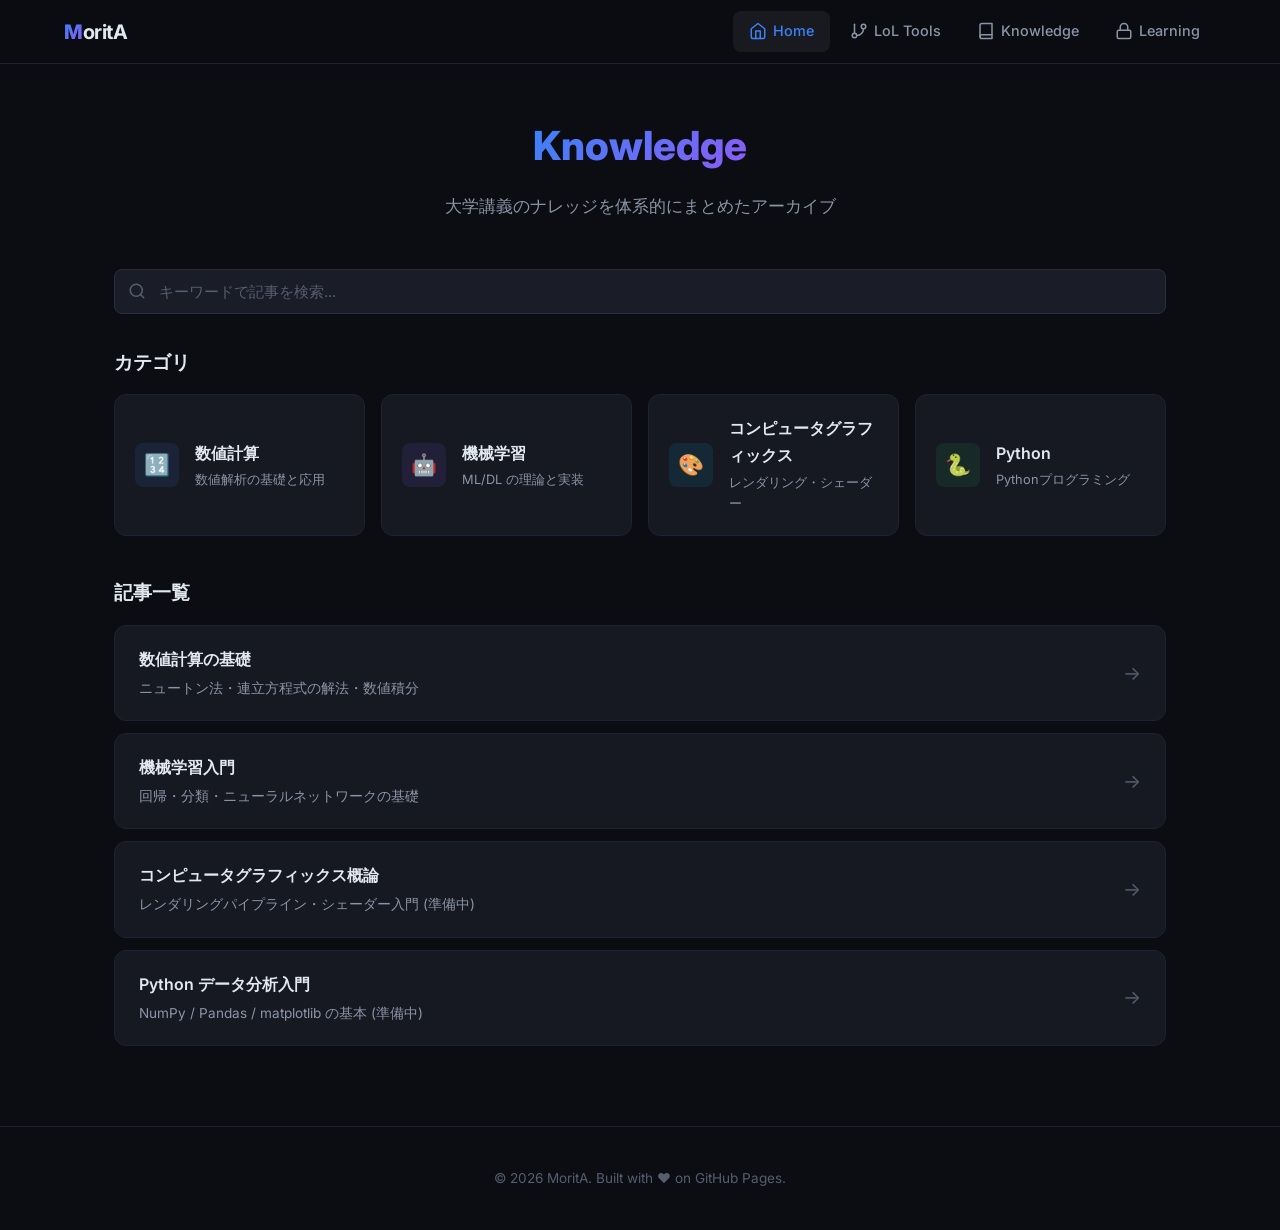
==== knowledge/index.html @ 7a671c01 "feat: モダンな個人サイトをリニューアル - LoL Tools / Knowledge / Learning の3セクション構成、ダークモードUI、レスポンシブ対応" ====
<!DOCTYPE html>
<html lang="ja">
<head>
  <meta charset="UTF-8">
  <meta name="viewport" content="width=device-width, initial-scale=1.0">
  <title>Knowledge - MoritA</title>
  <link rel="stylesheet" href="../style.css">
  <link rel="preconnect" href="https://fonts.googleapis.com">
  <link rel="preconnect" href="https://fonts.gstatic.com" crossorigin>
  <link href="https://fonts.googleapis.com/css2?family=Inter:wght@400;500;600;700;800&display=swap" rel="stylesheet">
</head>
<body>

  <!-- ========== ナビゲーション ========== -->
  <nav class="navbar" id="navbar">
    <div class="nav-container">
      <a href="../" class="nav-logo"><span class="logo-accent">M</span>oritA</a>
      <ul class="nav-links" id="navLinks">
        <li><a href="../" class="nav-link">
          <svg width="18" height="18" viewBox="0 0 24 24" fill="none" stroke="currentColor" stroke-width="2" stroke-linecap="round" stroke-linejoin="round"><path d="M3 9l9-7 9 7v11a2 2 0 0 1-2 2H5a2 2 0 0 1-2-2z"/><polyline points="9 22 9 12 15 12 15 22"/></svg>
          Home
        </a></li>
        <li><a href="../lol-tools/" class="nav-link">
          <svg width="18" height="18" viewBox="0 0 24 24" fill="none" stroke="currentColor" stroke-width="2" stroke-linecap="round" stroke-linejoin="round"><line x1="6" y1="3" x2="6" y2="15"/><circle cx="18" cy="6" r="3"/><circle cx="6" cy="18" r="3"/><path d="M18 9a9 9 0 0 1-9 9"/></svg>
          LoL Tools
        </a></li>
        <li><a href="../knowledge/" class="nav-link active">
          <svg width="18" height="18" viewBox="0 0 24 24" fill="none" stroke="currentColor" stroke-width="2" stroke-linecap="round" stroke-linejoin="round"><path d="M4 19.5A2.5 2.5 0 0 1 6.5 17H20"/><path d="M6.5 2H20v20H6.5A2.5 2.5 0 0 1 4 19.5v-15A2.5 2.5 0 0 1 6.5 2z"/></svg>
          Knowledge
        </a></li>
        <li><a href="../learning/" class="nav-link">
          <svg width="18" height="18" viewBox="0 0 24 24" fill="none" stroke="currentColor" stroke-width="2" stroke-linecap="round" stroke-linejoin="round"><rect x="3" y="11" width="18" height="11" rx="2" ry="2"/><path d="M7 11V7a5 5 0 0 1 10 0v4"/></svg>
          Learning
        </a></li>
      </ul>
      <button class="nav-toggle" id="navToggle" aria-label="メニュー">
        <span></span><span></span><span></span>
      </button>
    </div>
  </nav>

  <!-- ========== ページヘッダー ========== -->
  <section class="page-header">
    <div class="container">
      <h1><span class="gradient-text">Knowledge</span></h1>
      <p>大学講義のナレッジを体系的にまとめたアーカイブ</p>
    </div>
  </section>

  <!-- ========== コンテンツ ========== -->
  <section class="container" style="padding-bottom:80px;">

    <!-- 検索ボックス -->
    <div class="search-box">
      <svg width="18" height="18" viewBox="0 0 24 24" fill="none" stroke="currentColor" stroke-width="2" stroke-linecap="round" stroke-linejoin="round">
        <circle cx="11" cy="11" r="8"/>
        <line x1="21" y1="21" x2="16.65" y2="16.65"/>
      </svg>
      <input type="search" id="knowledgeSearch" placeholder="キーワードで記事を検索..." oninput="filterArticles()">
    </div>

    <!-- カテゴリ一覧 -->
    <h2 style="font-size:1.2rem;font-weight:700;margin-bottom:16px;">カテゴリ</h2>
    <div class="category-grid">
      <a href="#cat-numerical" class="category-card" onclick="filterByCategory('数値計算')">
        <div class="category-icon" style="background:rgba(59,130,246,0.1);color:var(--accent-blue);">🔢</div>
        <div>
          <h3>数値計算</h3>
          <p>数値解析の基礎と応用</p>
        </div>
      </a>
      <a href="#cat-ml" class="category-card" onclick="filterByCategory('機械学習')">
        <div class="category-icon" style="background:rgba(139,92,246,0.1);color:var(--accent-purple);">🤖</div>
        <div>
          <h3>機械学習</h3>
          <p>ML/DL の理論と実装</p>
        </div>
      </a>
      <a href="#cat-cg" class="category-card" onclick="filterByCategory('CG')">
        <div class="category-icon" style="background:rgba(6,182,212,0.1);color:var(--accent-cyan);">🎨</div>
        <div>
          <h3>コンピュータグラフィックス</h3>
          <p>レンダリング・シェーダー</p>
        </div>
      </a>
      <a href="#cat-python" class="category-card" onclick="filterByCategory('Python')">
        <div class="category-icon" style="background:rgba(34,197,94,0.1);color:var(--accent-green);">🐍</div>
        <div>
          <h3>Python</h3>
          <p>Pythonプログラミング</p>
        </div>
      </a>
    </div>

    <!-- 記事一覧 -->
    <h2 style="font-size:1.2rem;font-weight:700;margin-bottom:16px;">記事一覧</h2>
    <div class="article-list" id="articleList">

      <a href="numerical_methods.html" class="article-item" data-category="数値計算" data-keywords="数値計算 ニュートン法 連立方程式 補間 数値積分">
        <div>
          <h3>数値計算の基礎</h3>
          <p>ニュートン法・連立方程式の解法・数値積分</p>
        </div>
        <span class="arrow">→</span>
      </a>

      <a href="machine_learning.html" class="article-item" data-category="機械学習" data-keywords="機械学習 回帰 分類 ニューラルネットワーク 決定木 SVM">
        <div>
          <h3>機械学習入門</h3>
          <p>回帰・分類・ニューラルネットワークの基礎</p>
        </div>
        <span class="arrow">→</span>
      </a>

      <a href="#" class="article-item" data-category="CG" data-keywords="コンピュータグラフィックス レンダリング シェーダー ラスタライズ レイトレーシング">
        <div>
          <h3>コンピュータグラフィックス概論</h3>
          <p>レンダリングパイプライン・シェーダー入門 (準備中)</p>
        </div>
        <span class="arrow">→</span>
      </a>

      <a href="#" class="article-item" data-category="Python" data-keywords="Python NumPy Pandas matplotlib データ分析">
        <div>
          <h3>Python データ分析入門</h3>
          <p>NumPy / Pandas / matplotlib の基本 (準備中)</p>
        </div>
        <span class="arrow">→</span>
      </a>

    </div>

    <!-- 検索結果なし -->
    <div id="noResults" class="alert alert-info" style="display:none;">
      検索条件に一致する記事が見つかりませんでした。
    </div>

  </section>

  <!-- フッター -->
  <footer class="footer">
    <div class="container">
      <p>&copy; 2026 MoritA. Built with ❤️ on GitHub Pages.</p>
    </div>
  </footer>

  <script src="../script.js"></script>
  <script>
    /**
     * 記事をキーワードでフィルタリング
     */
    function filterArticles() {
      const query = document.getElementById('knowledgeSearch').value.toLowerCase();
      const articles = document.querySelectorAll('.article-item');
      let found = 0;

      articles.forEach(article => {
        const keywords = (article.dataset.keywords || '').toLowerCase();
        const title = article.querySelector('h3').textContent.toLowerCase();
        const desc = article.querySelector('p').textContent.toLowerCase();
        const match = !query || keywords.includes(query) || title.includes(query) || desc.includes(query);
        article.style.display = match ? 'flex' : 'none';
        if (match) found++;
      });

      document.getElementById('noResults').style.display = found === 0 ? 'block' : 'none';
    }

    /**
     * カテゴリでフィルタリング
     * @param {string} category
     */
    function filterByCategory(category) {
      const articles = document.querySelectorAll('.article-item');
      let found = 0;

      articles.forEach(article => {
        const cat = article.dataset.category || '';
        const match = cat === category;
        article.style.display = match ? 'flex' : 'none';
        if (match) found++;
      });

      document.getElementById('noResults').style.display = found === 0 ? 'block' : 'none';
      // 検索ボックスにカテゴリ名を表示
      document.getElementById('knowledgeSearch').value = category;
    }
  </script>
</body>
</html>
---- style.css ----
/* =========================================================
   MoritA Personal Hub - Global Stylesheet
   - ダークモード基調
   - カード型UI
   - レスポンシブ対応
   ========================================================= */

/* ---------- CSS カスタムプロパティ ---------- */
:root {
  /* 背景色 */
  --bg-primary:    #0b0d13;
  --bg-secondary:  #111318;
  --bg-card:       #161922;
  --bg-card-hover: #1c2030;
  --bg-input:      #1a1d28;
  --bg-navbar:     rgba(11, 13, 19, 0.85);

  /* テキスト色 */
  --text-primary:   #e2e8f0;
  --text-secondary: #8b94a6;
  --text-muted:     #555d6e;

  /* アクセント */
  --accent-blue:    #3b82f6;
  --accent-purple:  #8b5cf6;
  --accent-cyan:    #06b6d4;
  --accent-green:   #22c55e;
  --accent-orange:  #f59e0b;
  --accent-red:     #ef4444;
  --gradient-main:  linear-gradient(135deg, #3b82f6, #8b5cf6);
  --gradient-warm:  linear-gradient(135deg, #f59e0b, #ef4444);
  --gradient-cool:  linear-gradient(135deg, #06b6d4, #3b82f6);

  /* ボーダー */
  --border-color:   #1e2231;
  --border-subtle:  #2a2f3e;

  /* シャドウ */
  --shadow-sm:  0 2px  8px  rgba(0,0,0,0.2);
  --shadow-md:  0 4px  16px rgba(0,0,0,0.3);
  --shadow-lg:  0 8px  32px rgba(0,0,0,0.4);
  --shadow-glow: 0 0 20px rgba(59,130,246,0.15);

  /* ボーダー半径 */
  --radius-sm:  8px;
  --radius-md:  12px;
  --radius-lg:  16px;
  --radius-xl:  24px;

  /* フォント */
  --font-sans: 'Inter', -apple-system, BlinkMacSystemFont, 'Segoe UI',
               'Noto Sans JP', sans-serif;
  --font-mono: 'Fira Code', 'Cascadia Code', 'Consolas', monospace;

  /* ナビゲーション高さ */
  --navbar-h: 64px;
}

/* ---------- リセット & ベース ---------- */
*,
*::before,
*::after {
  margin: 0;
  padding: 0;
  box-sizing: border-box;
}

html {
  scroll-behavior: smooth;
  scroll-padding-top: calc(var(--navbar-h) + 24px);
}

body {
  font-family: var(--font-sans);
  background-color: var(--bg-primary);
  color: var(--text-primary);
  line-height: 1.7;
  -webkit-font-smoothing: antialiased;
  -moz-osx-font-smoothing: grayscale;
  overflow-x: hidden;
}

a {
  color: var(--accent-blue);
  text-decoration: none;
  transition: color 0.2s;
}
a:hover { color: var(--accent-purple); }

img { max-width: 100%; display: block; }

/* ---------- ユーティリティ ---------- */
.container {
  max-width: 1100px;
  margin: 0 auto;
  padding: 0 24px;
}

.gradient-text {
  background: var(--gradient-main);
  -webkit-background-clip: text;
  background-clip: text;
  -webkit-text-fill-color: transparent;
}

.section-title {
  font-size: 2rem;
  font-weight: 700;
  text-align: center;
  margin-bottom: 8px;
}

.section-subtitle {
  text-align: center;
  color: var(--text-secondary);
  margin-bottom: 48px;
  font-size: 1rem;
}

/* ---------- ナビゲーション ---------- */
.navbar {
  position: fixed;
  top: 0;
  left: 0;
  right: 0;
  height: var(--navbar-h);
  background: var(--bg-navbar);
  backdrop-filter: blur(16px);
  -webkit-backdrop-filter: blur(16px);
  border-bottom: 1px solid var(--border-color);
  z-index: 1000;
  transition: box-shadow 0.3s;
}
.navbar.scrolled {
  box-shadow: var(--shadow-md);
}

.nav-container {
  max-width: 1200px;
  margin: 0 auto;
  padding: 0 24px;
  height: 100%;
  display: flex;
  align-items: center;
  justify-content: space-between;
}

.nav-logo {
  font-size: 1.25rem;
  font-weight: 700;
  color: var(--text-primary);
  letter-spacing: -0.5px;
}
.nav-logo:hover { color: var(--text-primary); }
.logo-accent {
  background: var(--gradient-main);
  -webkit-background-clip: text;
  background-clip: text;
  -webkit-text-fill-color: transparent;
  font-weight: 800;
}

.nav-links {
  display: flex;
  list-style: none;
  gap: 4px;
}

.nav-link {
  display: flex;
  align-items: center;
  gap: 6px;
  padding: 8px 16px;
  border-radius: var(--radius-sm);
  color: var(--text-secondary);
  font-size: 0.9rem;
  font-weight: 500;
  transition: all 0.2s;
}
.nav-link:hover,
.nav-link.active {
  color: var(--text-primary);
  background: rgba(255,255,255,0.06);
}
.nav-link.active {
  color: var(--accent-blue);
}
.nav-link svg {
  flex-shrink: 0;
}

/* ハンバーガーメニュー */
.nav-toggle {
  display: none;
  flex-direction: column;
  gap: 5px;
  background: none;
  border: none;
  cursor: pointer;
  padding: 4px;
}
.nav-toggle span {
  display: block;
  width: 22px;
  height: 2px;
  background: var(--text-primary);
  border-radius: 2px;
  transition: all 0.3s;
}
.nav-toggle.active span:nth-child(1) {
  transform: rotate(45deg) translate(5px, 5px);
}
.nav-toggle.active span:nth-child(2) {
  opacity: 0;
}
.nav-toggle.active span:nth-child(3) {
  transform: rotate(-45deg) translate(5px, -5px);
}

/* ---------- ヒーロー ---------- */
.hero {
  position: relative;
  min-height: 100vh;
  display: flex;
  align-items: center;
  justify-content: center;
  text-align: center;
  padding: calc(var(--navbar-h) + 40px) 24px 80px;
  overflow: hidden;
}

.hero-bg-glow {
  position: absolute;
  top: 20%;
  left: 50%;
  transform: translateX(-50%);
  width: 600px;
  height: 600px;
  background: radial-gradient(circle, rgba(59,130,246,0.12) 0%, rgba(139,92,246,0.06) 40%, transparent 70%);
  pointer-events: none;
  z-index: 0;
}

.hero-content {
  position: relative;
  z-index: 1;
  max-width: 700px;
}

.hero-tag {
  display: inline-block;
  padding: 6px 16px;
  background: rgba(59,130,246,0.1);
  border: 1px solid rgba(59,130,246,0.2);
  border-radius: 999px;
  color: var(--accent-blue);
  font-size: 0.85rem;
  font-weight: 600;
  letter-spacing: 0.5px;
  margin-bottom: 24px;
}

.hero-title {
  font-size: clamp(2.5rem, 6vw, 4rem);
  font-weight: 800;
  line-height: 1.15;
  letter-spacing: -1px;
  margin-bottom: 20px;
}

.hero-description {
  font-size: 1.1rem;
  color: var(--text-secondary);
  line-height: 1.8;
  margin-bottom: 36px;
}

.hero-cta {
  display: inline-flex;
  align-items: center;
  gap: 8px;
  padding: 14px 32px;
  background: var(--gradient-main);
  color: #fff;
  font-weight: 600;
  font-size: 1rem;
  border-radius: var(--radius-md);
  transition: transform 0.2s, box-shadow 0.2s;
}
.hero-cta:hover {
  transform: translateY(-2px);
  box-shadow: 0 8px 24px rgba(59,130,246,0.3);
  color: #fff;
}

/* ---------- カード グリッド ---------- */
.features {
  padding: 80px 0 100px;
}

.cards-grid {
  display: grid;
  grid-template-columns: repeat(auto-fit, minmax(300px, 1fr));
  gap: 24px;
}

.card {
  position: relative;
  display: flex;
  flex-direction: column;
  padding: 32px 28px;
  background: var(--bg-card);
  border: 1px solid var(--border-color);
  border-radius: var(--radius-lg);
  color: var(--text-primary);
  transition: all 0.3s ease;
  overflow: hidden;
}
.card::before {
  content: '';
  position: absolute;
  top: 0;
  left: 0;
  right: 0;
  height: 3px;
  background: var(--gradient-main);
  opacity: 0;
  transition: opacity 0.3s;
}
.card:hover {
  transform: translateY(-6px);
  border-color: rgba(59,130,246,0.3);
  box-shadow: var(--shadow-lg), var(--shadow-glow);
  color: var(--text-primary);
}
.card:hover::before {
  opacity: 1;
}

/* カード個別アクセント色 */
.card--lol::before       { background: var(--gradient-warm); }
.card--lol:hover         { border-color: rgba(245,158,11,0.3); box-shadow: var(--shadow-lg), 0 0 20px rgba(245,158,11,0.1); }
.card--knowledge::before { background: var(--gradient-cool); }
.card--knowledge:hover   { border-color: rgba(6,182,212,0.3); box-shadow: var(--shadow-lg), 0 0 20px rgba(6,182,212,0.1); }
.card--learning::before  { background: var(--gradient-main); }

.card-icon-wrap {
  display: flex;
  align-items: center;
  justify-content: center;
  width: 56px;
  height: 56px;
  border-radius: var(--radius-md);
  background: rgba(59,130,246,0.08);
  margin-bottom: 20px;
  color: var(--accent-blue);
}
.card--lol .card-icon-wrap       { background: rgba(245,158,11,0.08); color: var(--accent-orange); }
.card--knowledge .card-icon-wrap { background: rgba(6,182,212,0.08);  color: var(--accent-cyan); }
.card--learning .card-icon-wrap  { background: rgba(139,92,246,0.08); color: var(--accent-purple); }

.card-title {
  font-size: 1.3rem;
  font-weight: 700;
  margin-bottom: 10px;
}

.card-desc {
  font-size: 0.95rem;
  color: var(--text-secondary);
  line-height: 1.7;
  flex-grow: 1;
  margin-bottom: 20px;
}

.card-link {
  font-size: 0.9rem;
  font-weight: 600;
  color: var(--accent-blue);
  transition: gap 0.2s;
}
.card--lol .card-link       { color: var(--accent-orange); }
.card--knowledge .card-link { color: var(--accent-cyan); }
.card--learning .card-link  { color: var(--accent-purple); }

/* ---------- フォーム要素 ---------- */
.form-group {
  margin-bottom: 20px;
}
.form-group label {
  display: block;
  margin-bottom: 6px;
  font-size: 0.9rem;
  font-weight: 500;
  color: var(--text-secondary);
}

.input,
input[type="text"],
input[type="password"],
input[type="search"],
select,
textarea {
  width: 100%;
  padding: 12px 16px;
  background: var(--bg-input);
  border: 1px solid var(--border-subtle);
  border-radius: var(--radius-sm);
  color: var(--text-primary);
  font-family: var(--font-sans);
  font-size: 0.95rem;
  transition: border-color 0.2s, box-shadow 0.2s;
  outline: none;
}
.input:focus,
input[type="text"]:focus,
input[type="password"]:focus,
input[type="search"]:focus,
select:focus,
textarea:focus {
  border-color: var(--accent-blue);
  box-shadow: 0 0 0 3px rgba(59,130,246,0.15);
}
input::placeholder,
textarea::placeholder {
  color: var(--text-muted);
}

/* ボタン */
.btn {
  display: inline-flex;
  align-items: center;
  justify-content: center;
  gap: 8px;
  padding: 12px 24px;
  border: none;
  border-radius: var(--radius-sm);
  font-family: var(--font-sans);
  font-size: 0.95rem;
  font-weight: 600;
  cursor: pointer;
  transition: all 0.2s;
}
.btn-primary {
  background: var(--gradient-main);
  color: #fff;
}
.btn-primary:hover {
  transform: translateY(-1px);
  box-shadow: 0 4px 16px rgba(59,130,246,0.3);
}
.btn-secondary {
  background: rgba(255,255,255,0.06);
  color: var(--text-primary);
  border: 1px solid var(--border-subtle);
}
.btn-secondary:hover {
  background: rgba(255,255,255,0.1);
}
.btn-danger {
  background: linear-gradient(135deg, var(--accent-red), #dc2626);
  color: #fff;
}
.btn-sm {
  padding: 8px 16px;
  font-size: 0.85rem;
}

/* ---------- 統計カード ---------- */
.stat-card {
  padding: 24px;
  background: var(--bg-card);
  border: 1px solid var(--border-color);
  border-radius: var(--radius-md);
  text-align: center;
}
.stat-value {
  font-size: 2rem;
  font-weight: 800;
  background: var(--gradient-main);
  -webkit-background-clip: text;
  background-clip: text;
  -webkit-text-fill-color: transparent;
}
.stat-label {
  font-size: 0.85rem;
  color: var(--text-secondary);
  margin-top: 4px;
}

/* ---------- テーブル ---------- */
.table-wrap {
  overflow-x: auto;
  border-radius: var(--radius-md);
  border: 1px solid var(--border-color);
}
table {
  width: 100%;
  border-collapse: collapse;
}
th, td {
  padding: 12px 16px;
  text-align: left;
  border-bottom: 1px solid var(--border-color);
  font-size: 0.9rem;
}
th {
  background: var(--bg-secondary);
  font-weight: 600;
  color: var(--text-secondary);
  text-transform: uppercase;
  font-size: 0.8rem;
  letter-spacing: 0.5px;
}
tr:last-child td { border-bottom: none; }
tr:hover td { background: rgba(255,255,255,0.02); }

/* ---------- タブ ---------- */
.tabs {
  display: flex;
  gap: 4px;
  margin-bottom: 32px;
  border-bottom: 1px solid var(--border-color);
  padding-bottom: 0;
}
.tab-btn {
  padding: 12px 20px;
  background: none;
  border: none;
  border-bottom: 2px solid transparent;
  color: var(--text-secondary);
  font-family: var(--font-sans);
  font-size: 0.95rem;
  font-weight: 500;
  cursor: pointer;
  transition: all 0.2s;
}
.tab-btn:hover {
  color: var(--text-primary);
}
.tab-btn.active {
  color: var(--accent-blue);
  border-bottom-color: var(--accent-blue);
}
.tab-content {
  display: none;
}
.tab-content.active {
  display: block;
}

/* ---------- 記事スタイル (Knowledge) ---------- */
.article-page {
  padding-top: calc(var(--navbar-h) + 40px);
  padding-bottom: 80px;
}

.article-header {
  margin-bottom: 40px;
  padding-bottom: 24px;
  border-bottom: 1px solid var(--border-color);
}
.article-header h1 {
  font-size: 2.2rem;
  font-weight: 800;
  margin-bottom: 12px;
}
.article-meta {
  display: flex;
  gap: 16px;
  flex-wrap: wrap;
  color: var(--text-secondary);
  font-size: 0.85rem;
}

.article-body h2 {
  font-size: 1.5rem;
  font-weight: 700;
  margin: 40px 0 16px;
  padding-bottom: 8px;
  border-bottom: 1px solid var(--border-color);
}
.article-body h3 {
  font-size: 1.2rem;
  font-weight: 600;
  margin: 28px 0 12px;
}
.article-body p {
  margin-bottom: 16px;
  color: var(--text-secondary);
}
.article-body ul,
.article-body ol {
  margin-bottom: 16px;
  padding-left: 24px;
  color: var(--text-secondary);
}
.article-body li {
  margin-bottom: 8px;
}

/* コードブロック */
.code-block {
  background: var(--bg-secondary);
  border: 1px solid var(--border-color);
  border-radius: var(--radius-sm);
  padding: 20px 24px;
  margin: 16px 0 24px;
  font-family: var(--font-mono);
  font-size: 0.85rem;
  line-height: 1.6;
  overflow-x: auto;
  color: var(--accent-cyan);
}
code {
  font-family: var(--font-mono);
  font-size: 0.85em;
  background: rgba(59,130,246,0.08);
  padding: 2px 6px;
  border-radius: 4px;
  color: var(--accent-blue);
}

/* 目次 (ToC) */
.toc {
  background: var(--bg-card);
  border: 1px solid var(--border-color);
  border-radius: var(--radius-md);
  padding: 24px;
  margin-bottom: 40px;
}
.toc h3 {
  font-size: 1rem;
  font-weight: 600;
  margin-bottom: 12px;
  color: var(--text-primary);
}
.toc ul {
  list-style: none;
  padding-left: 0;
}
.toc li {
  margin-bottom: 8px;
}
.toc a {
  color: var(--text-secondary);
  font-size: 0.9rem;
  transition: color 0.2s;
}
.toc a:hover {
  color: var(--accent-blue);
}

/* 検索ボックス */
.search-box {
  position: relative;
  margin-bottom: 32px;
}
.search-box input {
  padding-left: 44px;
}
.search-box svg {
  position: absolute;
  left: 14px;
  top: 50%;
  transform: translateY(-50%);
  color: var(--text-muted);
  pointer-events: none;
}

/* ---------- チームバランサー ---------- */
.team-result {
  display: grid;
  grid-template-columns: 1fr 1fr;
  gap: 24px;
  margin-top: 24px;
}
.team-box {
  padding: 24px;
  border-radius: var(--radius-md);
  border: 1px solid var(--border-color);
  background: var(--bg-card);
}
.team-box h3 {
  font-size: 1.1rem;
  font-weight: 700;
  margin-bottom: 12px;
  display: flex;
  align-items: center;
  gap: 8px;
}
.team-box.team-a h3 { color: var(--accent-blue); }
.team-box.team-b h3 { color: var(--accent-red); }
.team-box ul {
  list-style: none;
  padding: 0;
}
.team-box li {
  padding: 8px 12px;
  margin-bottom: 4px;
  background: rgba(255,255,255,0.03);
  border-radius: var(--radius-sm);
  font-size: 0.9rem;
}

/* ---------- 認証 (Learning) ---------- */
.auth-overlay {
  display: flex;
  align-items: center;
  justify-content: center;
  min-height: calc(100vh - var(--navbar-h));
  padding-top: var(--navbar-h);
}
.auth-card {
  width: 100%;
  max-width: 400px;
  padding: 40px 32px;
  background: var(--bg-card);
  border: 1px solid var(--border-color);
  border-radius: var(--radius-lg);
  text-align: center;
}
.auth-card h2 {
  font-size: 1.5rem;
  font-weight: 700;
  margin-bottom: 8px;
}
.auth-card p {
  color: var(--text-secondary);
  margin-bottom: 28px;
  font-size: 0.9rem;
}
.auth-card .form-group {
  text-align: left;
}
.auth-error {
  color: var(--accent-red);
  font-size: 0.85rem;
  margin-top: 12px;
  display: none;
}

/* 認証後のコンテンツ */
.learning-content {
  display: none;
  padding-top: calc(var(--navbar-h) + 40px);
  padding-bottom: 80px;
}

/* ノートカード */
.note-card {
  background: var(--bg-card);
  border: 1px solid var(--border-color);
  border-radius: var(--radius-md);
  padding: 24px;
  margin-bottom: 20px;
}
.note-card h3 {
  font-size: 1.1rem;
  font-weight: 600;
  margin-bottom: 12px;
  color: var(--text-primary);
}
.note-card p,
.note-card ul {
  color: var(--text-secondary);
  font-size: 0.9rem;
}
.note-tag {
  display: inline-block;
  padding: 3px 10px;
  background: rgba(59,130,246,0.1);
  border-radius: 999px;
  font-size: 0.75rem;
  font-weight: 600;
  color: var(--accent-blue);
  margin-right: 6px;
  margin-bottom: 8px;
}
.note-tag.purple {
  background: rgba(139,92,246,0.1);
  color: var(--accent-purple);
}
.note-tag.green {
  background: rgba(34,197,94,0.1);
  color: var(--accent-green);
}

/* ---------- ページヘッダー ---------- */
.page-header {
  padding: calc(var(--navbar-h) + 48px) 0 48px;
  text-align: center;
  position: relative;
}
.page-header h1 {
  font-size: 2.5rem;
  font-weight: 800;
  margin-bottom: 12px;
}
.page-header p {
  color: var(--text-secondary);
  font-size: 1.05rem;
}

/* ---------- チャートコンテナ ---------- */
.chart-container {
  position: relative;
  width: 100%;
  max-width: 600px;
  margin: 24px auto;
  background: var(--bg-card);
  border: 1px solid var(--border-color);
  border-radius: var(--radius-md);
  padding: 24px;
}

/* ---------- ローディングスピナー ---------- */
.spinner {
  display: inline-block;
  width: 20px;
  height: 20px;
  border: 2px solid var(--border-subtle);
  border-top-color: var(--accent-blue);
  border-radius: 50%;
  animation: spin 0.6s linear infinite;
}
@keyframes spin {
  to { transform: rotate(360deg); }
}
.loading-state {
  display: flex;
  align-items: center;
  justify-content: center;
  gap: 12px;
  padding: 40px;
  color: var(--text-secondary);
}

/* ---------- アラート ---------- */
.alert {
  padding: 14px 20px;
  border-radius: var(--radius-sm);
  margin-bottom: 20px;
  font-size: 0.9rem;
}
.alert-info {
  background: rgba(59,130,246,0.1);
  border: 1px solid rgba(59,130,246,0.2);
  color: var(--accent-blue);
}
.alert-error {
  background: rgba(239,68,68,0.1);
  border: 1px solid rgba(239,68,68,0.2);
  color: var(--accent-red);
}
.alert-success {
  background: rgba(34,197,94,0.1);
  border: 1px solid rgba(34,197,94,0.2);
  color: var(--accent-green);
}

/* ---------- フッター ---------- */
.footer {
  padding: 40px 0;
  text-align: center;
  color: var(--text-muted);
  font-size: 0.85rem;
  border-top: 1px solid var(--border-color);
}

/* ---------- アニメーション ---------- */
.fade-in {
  opacity: 0;
  transform: translateY(20px);
  transition: opacity 0.6s ease, transform 0.6s ease;
}
.fade-in.visible {
  opacity: 1;
  transform: translateY(0);
}

/* ---------- レスポンシブ ---------- */
@media (max-width: 768px) {
  /* モバイルナビ */
  .nav-toggle {
    display: flex;
  }
  .nav-links {
    position: fixed;
    top: var(--navbar-h);
    left: 0;
    right: 0;
    flex-direction: column;
    background: var(--bg-primary);
    border-bottom: 1px solid var(--border-color);
    padding: 16px;
    gap: 4px;
    transform: translateY(-110%);
    transition: transform 0.3s ease;
  }
  .nav-links.open {
    transform: translateY(0);
  }
  .nav-link {
    padding: 12px 16px;
    width: 100%;
  }

  /* ヒーロー */
  .hero {
    min-height: auto;
    padding-top: calc(var(--navbar-h) + 60px);
    padding-bottom: 60px;
  }
  .hero-title {
    font-size: 2rem;
  }
  .hero-description br { display: none; }

  /* カード */
  .cards-grid {
    grid-template-columns: 1fr;
    gap: 16px;
  }

  /* チーム結果 */
  .team-result {
    grid-template-columns: 1fr;
  }

  /* セクション */
  .features { padding: 60px 0 80px; }
  .section-title { font-size: 1.6rem; }
  .page-header h1 { font-size: 1.8rem; }
  .article-header h1 { font-size: 1.6rem; }

  /* 統計 */
  .stats-grid {
    grid-template-columns: repeat(2, 1fr) !important;
  }
}

@media (max-width: 480px) {
  .container { padding: 0 16px; }
  .card { padding: 24px 20px; }
  .stats-grid {
    grid-template-columns: 1fr !important;
  }
}

/* ---------- Stats Grid ---------- */
.stats-grid {
  display: grid;
  grid-template-columns: repeat(4, 1fr);
  gap: 16px;
  margin-bottom: 32px;
}

/* ---------- Knowledge カテゴリグリッド ---------- */
.category-grid {
  display: grid;
  grid-template-columns: repeat(auto-fit, minmax(240px, 1fr));
  gap: 16px;
  margin-bottom: 40px;
}
.category-card {
  display: flex;
  align-items: center;
  gap: 16px;
  padding: 20px;
  background: var(--bg-card);
  border: 1px solid var(--border-color);
  border-radius: var(--radius-md);
  color: var(--text-primary);
  transition: all 0.2s;
}
.category-card:hover {
  border-color: rgba(59,130,246,0.3);
  background: var(--bg-card-hover);
  transform: translateY(-2px);
  color: var(--text-primary);
}
.category-icon {
  display: flex;
  align-items: center;
  justify-content: center;
  width: 44px;
  height: 44px;
  border-radius: var(--radius-sm);
  background: rgba(59,130,246,0.08);
  color: var(--accent-blue);
  font-size: 1.3rem;
  flex-shrink: 0;
}
.category-card h3 {
  font-size: 1rem;
  font-weight: 600;
  margin-bottom: 2px;
}
.category-card p {
  font-size: 0.8rem;
  color: var(--text-secondary);
}

/* ---------- 記事リスト ---------- */
.article-list {
  display: flex;
  flex-direction: column;
  gap: 12px;
}
.article-item {
  display: flex;
  align-items: center;
  justify-content: space-between;
  padding: 20px 24px;
  background: var(--bg-card);
  border: 1px solid var(--border-color);
  border-radius: var(--radius-md);
  color: var(--text-primary);
  transition: all 0.2s;
}
.article-item:hover {
  border-color: rgba(59,130,246,0.3);
  background: var(--bg-card-hover);
  color: var(--text-primary);
}
.article-item h3 {
  font-size: 1rem;
  font-weight: 600;
  margin-bottom: 4px;
}
.article-item p {
  font-size: 0.85rem;
  color: var(--text-secondary);
}
.article-item .arrow {
  color: var(--text-muted);
  font-size: 1.2rem;
  transition: transform 0.2s;
}
.article-item:hover .arrow {
  transform: translateX(4px);
  color: var(--accent-blue);
}

/* ---------- サモナー入力リスト ---------- */
.summoner-inputs {
  display: grid;
  grid-template-columns: 1fr 1fr;
  gap: 12px;
  margin-bottom: 20px;
}
.summoner-inputs .form-group {
  margin-bottom: 0;
}
.summoner-inputs input {
  font-size: 0.85rem;
  padding: 10px 14px;
}

/* ---------- チャンピオン一覧 ---------- */
.champion-list {
  display: flex;
  gap: 12px;
  flex-wrap: wrap;
  margin-top: 16px;
}
.champion-item {
  display: flex;
  align-items: center;
  gap: 10px;
  padding: 10px 16px;
  background: var(--bg-card);
  border: 1px solid var(--border-color);
  border-radius: var(--radius-sm);
  font-size: 0.9rem;
}
.champion-item img {
  width: 32px;
  height: 32px;
  border-radius: 50%;
}

/* ---------- 最近の試合 ---------- */
.match-list {
  display: flex;
  flex-direction: column;
  gap: 8px;
}
.match-item {
  display: flex;
  align-items: center;
  justify-content: space-between;
  padding: 14px 20px;
  background: var(--bg-card);
  border: 1px solid var(--border-color);
  border-radius: var(--radius-sm);
  font-size: 0.9rem;
}
.match-item.win {
  border-left: 3px solid var(--accent-blue);
}
.match-item.loss {
  border-left: 3px solid var(--accent-red);
}
.match-result {
  font-weight: 700;
  font-size: 0.85rem;
}
.match-result.win { color: var(--accent-blue); }
.match-result.loss { color: var(--accent-red); }
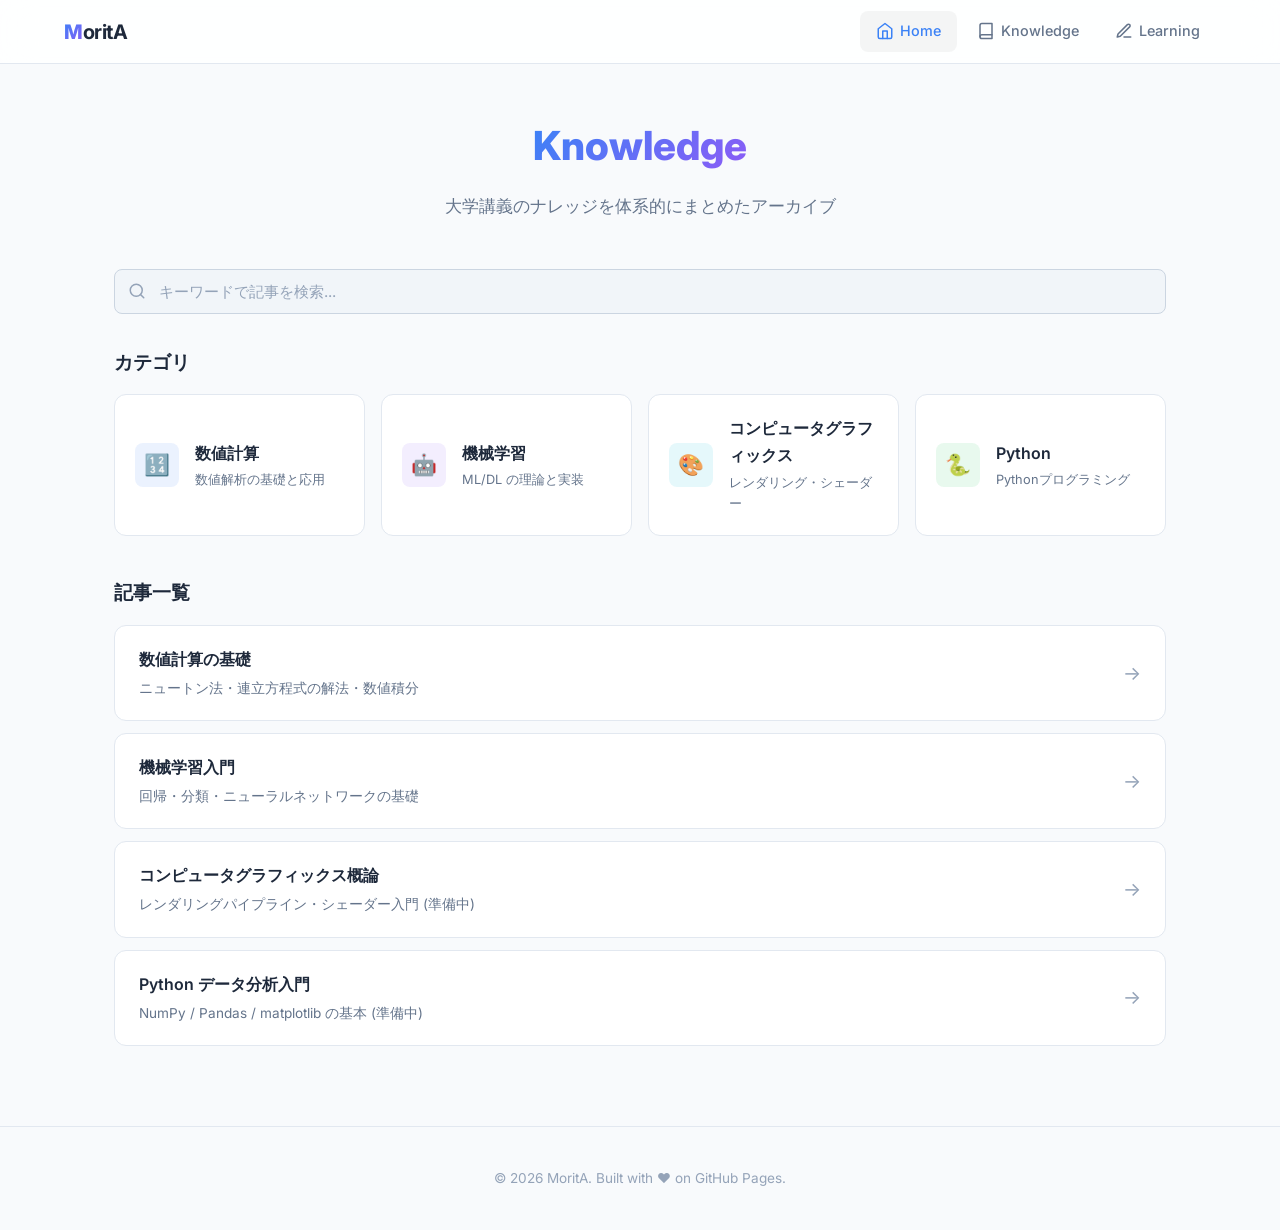
==== commit 2d065648: "サイト作成" ====
--- a/knowledge/index.html
+++ b/knowledge/index.html
@@ -1,190 +1,186 @@
-<!DOCTYPE html>
-<html lang="ja">
-<head>
-  <meta charset="UTF-8">
-  <meta name="viewport" content="width=device-width, initial-scale=1.0">
-  <title>Knowledge - MoritA</title>
-  <link rel="stylesheet" href="../style.css">
-  <link rel="preconnect" href="https://fonts.googleapis.com">
-  <link rel="preconnect" href="https://fonts.gstatic.com" crossorigin>
-  <link href="https://fonts.googleapis.com/css2?family=Inter:wght@400;500;600;700;800&display=swap" rel="stylesheet">
-</head>
-<body>
-
-  <!-- ========== ナビゲーション ========== -->
-  <nav class="navbar" id="navbar">
-    <div class="nav-container">
-      <a href="../" class="nav-logo"><span class="logo-accent">M</span>oritA</a>
-      <ul class="nav-links" id="navLinks">
-        <li><a href="../" class="nav-link">
-          <svg width="18" height="18" viewBox="0 0 24 24" fill="none" stroke="currentColor" stroke-width="2" stroke-linecap="round" stroke-linejoin="round"><path d="M3 9l9-7 9 7v11a2 2 0 0 1-2 2H5a2 2 0 0 1-2-2z"/><polyline points="9 22 9 12 15 12 15 22"/></svg>
-          Home
-        </a></li>
-        <li><a href="../lol-tools/" class="nav-link">
-          <svg width="18" height="18" viewBox="0 0 24 24" fill="none" stroke="currentColor" stroke-width="2" stroke-linecap="round" stroke-linejoin="round"><line x1="6" y1="3" x2="6" y2="15"/><circle cx="18" cy="6" r="3"/><circle cx="6" cy="18" r="3"/><path d="M18 9a9 9 0 0 1-9 9"/></svg>
-          LoL Tools
-        </a></li>
-        <li><a href="../knowledge/" class="nav-link active">
-          <svg width="18" height="18" viewBox="0 0 24 24" fill="none" stroke="currentColor" stroke-width="2" stroke-linecap="round" stroke-linejoin="round"><path d="M4 19.5A2.5 2.5 0 0 1 6.5 17H20"/><path d="M6.5 2H20v20H6.5A2.5 2.5 0 0 1 4 19.5v-15A2.5 2.5 0 0 1 6.5 2z"/></svg>
-          Knowledge
-        </a></li>
-        <li><a href="../learning/" class="nav-link">
-          <svg width="18" height="18" viewBox="0 0 24 24" fill="none" stroke="currentColor" stroke-width="2" stroke-linecap="round" stroke-linejoin="round"><rect x="3" y="11" width="18" height="11" rx="2" ry="2"/><path d="M7 11V7a5 5 0 0 1 10 0v4"/></svg>
-          Learning
-        </a></li>
-      </ul>
-      <button class="nav-toggle" id="navToggle" aria-label="メニュー">
-        <span></span><span></span><span></span>
-      </button>
-    </div>
-  </nav>
-
-  <!-- ========== ページヘッダー ========== -->
-  <section class="page-header">
-    <div class="container">
-      <h1><span class="gradient-text">Knowledge</span></h1>
-      <p>大学講義のナレッジを体系的にまとめたアーカイブ</p>
-    </div>
-  </section>
-
-  <!-- ========== コンテンツ ========== -->
-  <section class="container" style="padding-bottom:80px;">
-
-    <!-- 検索ボックス -->
-    <div class="search-box">
-      <svg width="18" height="18" viewBox="0 0 24 24" fill="none" stroke="currentColor" stroke-width="2" stroke-linecap="round" stroke-linejoin="round">
-        <circle cx="11" cy="11" r="8"/>
-        <line x1="21" y1="21" x2="16.65" y2="16.65"/>
-      </svg>
-      <input type="search" id="knowledgeSearch" placeholder="キーワードで記事を検索..." oninput="filterArticles()">
-    </div>
-
-    <!-- カテゴリ一覧 -->
-    <h2 style="font-size:1.2rem;font-weight:700;margin-bottom:16px;">カテゴリ</h2>
-    <div class="category-grid">
-      <a href="#cat-numerical" class="category-card" onclick="filterByCategory('数値計算')">
-        <div class="category-icon" style="background:rgba(59,130,246,0.1);color:var(--accent-blue);">🔢</div>
-        <div>
-          <h3>数値計算</h3>
-          <p>数値解析の基礎と応用</p>
-        </div>
-      </a>
-      <a href="#cat-ml" class="category-card" onclick="filterByCategory('機械学習')">
-        <div class="category-icon" style="background:rgba(139,92,246,0.1);color:var(--accent-purple);">🤖</div>
-        <div>
-          <h3>機械学習</h3>
-          <p>ML/DL の理論と実装</p>
-        </div>
-      </a>
-      <a href="#cat-cg" class="category-card" onclick="filterByCategory('CG')">
-        <div class="category-icon" style="background:rgba(6,182,212,0.1);color:var(--accent-cyan);">🎨</div>
-        <div>
-          <h3>コンピュータグラフィックス</h3>
-          <p>レンダリング・シェーダー</p>
-        </div>
-      </a>
-      <a href="#cat-python" class="category-card" onclick="filterByCategory('Python')">
-        <div class="category-icon" style="background:rgba(34,197,94,0.1);color:var(--accent-green);">🐍</div>
-        <div>
-          <h3>Python</h3>
-          <p>Pythonプログラミング</p>
-        </div>
-      </a>
-    </div>
-
-    <!-- 記事一覧 -->
-    <h2 style="font-size:1.2rem;font-weight:700;margin-bottom:16px;">記事一覧</h2>
-    <div class="article-list" id="articleList">
-
-      <a href="numerical_methods.html" class="article-item" data-category="数値計算" data-keywords="数値計算 ニュートン法 連立方程式 補間 数値積分">
-        <div>
-          <h3>数値計算の基礎</h3>
-          <p>ニュートン法・連立方程式の解法・数値積分</p>
-        </div>
-        <span class="arrow">→</span>
-      </a>
-
-      <a href="machine_learning.html" class="article-item" data-category="機械学習" data-keywords="機械学習 回帰 分類 ニューラルネットワーク 決定木 SVM">
-        <div>
-          <h3>機械学習入門</h3>
-          <p>回帰・分類・ニューラルネットワークの基礎</p>
-        </div>
-        <span class="arrow">→</span>
-      </a>
-
-      <a href="#" class="article-item" data-category="CG" data-keywords="コンピュータグラフィックス レンダリング シェーダー ラスタライズ レイトレーシング">
-        <div>
-          <h3>コンピュータグラフィックス概論</h3>
-          <p>レンダリングパイプライン・シェーダー入門 (準備中)</p>
-        </div>
-        <span class="arrow">→</span>
-      </a>
-
-      <a href="#" class="article-item" data-category="Python" data-keywords="Python NumPy Pandas matplotlib データ分析">
-        <div>
-          <h3>Python データ分析入門</h3>
-          <p>NumPy / Pandas / matplotlib の基本 (準備中)</p>
-        </div>
-        <span class="arrow">→</span>
-      </a>
-
-    </div>
-
-    <!-- 検索結果なし -->
-    <div id="noResults" class="alert alert-info" style="display:none;">
-      検索条件に一致する記事が見つかりませんでした。
-    </div>
-
-  </section>
-
-  <!-- フッター -->
-  <footer class="footer">
-    <div class="container">
-      <p>&copy; 2026 MoritA. Built with ❤️ on GitHub Pages.</p>
-    </div>
-  </footer>
-
-  <script src="../script.js"></script>
-  <script>
-    /**
-     * 記事をキーワードでフィルタリング
-     */
-    function filterArticles() {
-      const query = document.getElementById('knowledgeSearch').value.toLowerCase();
-      const articles = document.querySelectorAll('.article-item');
-      let found = 0;
-
-      articles.forEach(article => {
-        const keywords = (article.dataset.keywords || '').toLowerCase();
-        const title = article.querySelector('h3').textContent.toLowerCase();
-        const desc = article.querySelector('p').textContent.toLowerCase();
-        const match = !query || keywords.includes(query) || title.includes(query) || desc.includes(query);
-        article.style.display = match ? 'flex' : 'none';
-        if (match) found++;
-      });
-
-      document.getElementById('noResults').style.display = found === 0 ? 'block' : 'none';
-    }
-
-    /**
-     * カテゴリでフィルタリング
-     * @param {string} category
-     */
-    function filterByCategory(category) {
-      const articles = document.querySelectorAll('.article-item');
-      let found = 0;
-
-      articles.forEach(article => {
-        const cat = article.dataset.category || '';
-        const match = cat === category;
-        article.style.display = match ? 'flex' : 'none';
-        if (match) found++;
-      });
-
-      document.getElementById('noResults').style.display = found === 0 ? 'block' : 'none';
-      // 検索ボックスにカテゴリ名を表示
-      document.getElementById('knowledgeSearch').value = category;
-    }
-  </script>
-</body>
-</html>
+<!DOCTYPE html>
+<html lang="ja">
+<head>
+  <meta charset="UTF-8">
+  <meta name="viewport" content="width=device-width, initial-scale=1.0">
+  <title>Knowledge - MoritA</title>
+  <link rel="stylesheet" href="../style.css">
+  <link rel="preconnect" href="https://fonts.googleapis.com">
+  <link rel="preconnect" href="https://fonts.gstatic.com" crossorigin>
+  <link href="https://fonts.googleapis.com/css2?family=Inter:wght@400;500;600;700;800&display=swap" rel="stylesheet">
+</head>
+<body>
+
+  <!-- ========== ナビゲーション ========== -->
+  <nav class="navbar" id="navbar">
+    <div class="nav-container">
+      <a href="../" class="nav-logo"><span class="logo-accent">M</span>oritA</a>
+      <ul class="nav-links" id="navLinks">
+        <li><a href="../" class="nav-link">
+          <svg width="18" height="18" viewBox="0 0 24 24" fill="none" stroke="currentColor" stroke-width="2" stroke-linecap="round" stroke-linejoin="round"><path d="M3 9l9-7 9 7v11a2 2 0 0 1-2 2H5a2 2 0 0 1-2-2z"/><polyline points="9 22 9 12 15 12 15 22"/></svg>
+          Home
+        </a></li>
+        <li><a href="../knowledge/" class="nav-link active">
+          <svg width="18" height="18" viewBox="0 0 24 24" fill="none" stroke="currentColor" stroke-width="2" stroke-linecap="round" stroke-linejoin="round"><path d="M4 19.5A2.5 2.5 0 0 1 6.5 17H20"/><path d="M6.5 2H20v20H6.5A2.5 2.5 0 0 1 4 19.5v-15A2.5 2.5 0 0 1 6.5 2z"/></svg>
+          Knowledge
+        </a></li>
+        <li><a href="../learning/" class="nav-link">
+          <svg width="18" height="18" viewBox="0 0 24 24" fill="none" stroke="currentColor" stroke-width="2" stroke-linecap="round" stroke-linejoin="round"><path d="M12 20h9"/><path d="M16.5 3.5a2.121 2.121 0 0 1 3 3L7 19l-4 1 1-4L16.5 3.5z"/></svg>
+          Learning
+        </a></li>
+      </ul>
+      <button class="nav-toggle" id="navToggle" aria-label="メニュー">
+        <span></span><span></span><span></span>
+      </button>
+    </div>
+  </nav>
+
+  <!-- ========== ページヘッダー ========== -->
+  <section class="page-header">
+    <div class="container">
+      <h1><span class="gradient-text">Knowledge</span></h1>
+      <p>大学講義のナレッジを体系的にまとめたアーカイブ</p>
+    </div>
+  </section>
+
+  <!-- ========== コンテンツ ========== -->
+  <section class="container" style="padding-bottom:80px;">
+
+    <!-- 検索ボックス -->
+    <div class="search-box">
+      <svg width="18" height="18" viewBox="0 0 24 24" fill="none" stroke="currentColor" stroke-width="2" stroke-linecap="round" stroke-linejoin="round">
+        <circle cx="11" cy="11" r="8"/>
+        <line x1="21" y1="21" x2="16.65" y2="16.65"/>
+      </svg>
+      <input type="search" id="knowledgeSearch" placeholder="キーワードで記事を検索..." oninput="filterArticles()">
+    </div>
+
+    <!-- カテゴリ一覧 -->
+    <h2 style="font-size:1.2rem;font-weight:700;margin-bottom:16px;">カテゴリ</h2>
+    <div class="category-grid">
+      <a href="#cat-numerical" class="category-card" onclick="filterByCategory('数値計算')">
+        <div class="category-icon" style="background:rgba(59,130,246,0.1);color:var(--accent-blue);">🔢</div>
+        <div>
+          <h3>数値計算</h3>
+          <p>数値解析の基礎と応用</p>
+        </div>
+      </a>
+      <a href="#cat-ml" class="category-card" onclick="filterByCategory('機械学習')">
+        <div class="category-icon" style="background:rgba(139,92,246,0.1);color:var(--accent-purple);">🤖</div>
+        <div>
+          <h3>機械学習</h3>
+          <p>ML/DL の理論と実装</p>
+        </div>
+      </a>
+      <a href="#cat-cg" class="category-card" onclick="filterByCategory('CG')">
+        <div class="category-icon" style="background:rgba(6,182,212,0.1);color:var(--accent-cyan);">🎨</div>
+        <div>
+          <h3>コンピュータグラフィックス</h3>
+          <p>レンダリング・シェーダー</p>
+        </div>
+      </a>
+      <a href="#cat-python" class="category-card" onclick="filterByCategory('Python')">
+        <div class="category-icon" style="background:rgba(34,197,94,0.1);color:var(--accent-green);">🐍</div>
+        <div>
+          <h3>Python</h3>
+          <p>Pythonプログラミング</p>
+        </div>
+      </a>
+    </div>
+
+    <!-- 記事一覧 -->
+    <h2 style="font-size:1.2rem;font-weight:700;margin-bottom:16px;">記事一覧</h2>
+    <div class="article-list" id="articleList">
+
+      <a href="numerical_methods.html" class="article-item" data-category="数値計算" data-keywords="数値計算 ニュートン法 連立方程式 補間 数値積分">
+        <div>
+          <h3>数値計算の基礎</h3>
+          <p>ニュートン法・連立方程式の解法・数値積分</p>
+        </div>
+        <span class="arrow">→</span>
+      </a>
+
+      <a href="machine_learning.html" class="article-item" data-category="機械学習" data-keywords="機械学習 回帰 分類 ニューラルネットワーク 決定木 SVM">
+        <div>
+          <h3>機械学習入門</h3>
+          <p>回帰・分類・ニューラルネットワークの基礎</p>
+        </div>
+        <span class="arrow">→</span>
+      </a>
+
+      <a href="#" class="article-item" data-category="CG" data-keywords="コンピュータグラフィックス レンダリング シェーダー ラスタライズ レイトレーシング">
+        <div>
+          <h3>コンピュータグラフィックス概論</h3>
+          <p>レンダリングパイプライン・シェーダー入門 (準備中)</p>
+        </div>
+        <span class="arrow">→</span>
+      </a>
+
+      <a href="#" class="article-item" data-category="Python" data-keywords="Python NumPy Pandas matplotlib データ分析">
+        <div>
+          <h3>Python データ分析入門</h3>
+          <p>NumPy / Pandas / matplotlib の基本 (準備中)</p>
+        </div>
+        <span class="arrow">→</span>
+      </a>
+
+    </div>
+
+    <!-- 検索結果なし -->
+    <div id="noResults" class="alert alert-info" style="display:none;">
+      検索条件に一致する記事が見つかりませんでした。
+    </div>
+
+  </section>
+
+  <!-- フッター -->
+  <footer class="footer">
+    <div class="container">
+      <p>&copy; 2026 MoritA. Built with ❤️ on GitHub Pages.</p>
+    </div>
+  </footer>
+
+  <script src="../script.js"></script>
+  <script>
+    /**
+     * 記事をキーワードでフィルタリング
+     */
+    function filterArticles() {
+      const query = document.getElementById('knowledgeSearch').value.toLowerCase();
+      const articles = document.querySelectorAll('.article-item');
+      let found = 0;
+
+      articles.forEach(article => {
+        const keywords = (article.dataset.keywords || '').toLowerCase();
+        const title = article.querySelector('h3').textContent.toLowerCase();
+        const desc = article.querySelector('p').textContent.toLowerCase();
+        const match = !query || keywords.includes(query) || title.includes(query) || desc.includes(query);
+        article.style.display = match ? 'flex' : 'none';
+        if (match) found++;
+      });
+
+      document.getElementById('noResults').style.display = found === 0 ? 'block' : 'none';
+    }
+
+    /**
+     * カテゴリでフィルタリング
+     * @param {string} category
+     */
+    function filterByCategory(category) {
+      const articles = document.querySelectorAll('.article-item');
+      let found = 0;
+
+      articles.forEach(article => {
+        const cat = article.dataset.category || '';
+        const match = cat === category;
+        article.style.display = match ? 'flex' : 'none';
+        if (match) found++;
+      });
+
+      document.getElementById('noResults').style.display = found === 0 ? 'block' : 'none';
+      // 検索ボックスにカテゴリ名を表示
+      document.getElementById('knowledgeSearch').value = category;
+    }
+  </script>
+</body>
+</html>
--- a/style.css
+++ b/style.css
@@ -1,1111 +1,1108 @@
-/* =========================================================
-   MoritA Personal Hub - Global Stylesheet
-   - ダークモード基調
-   - カード型UI
-   - レスポンシブ対応
-   ========================================================= */
-
-/* ---------- CSS カスタムプロパティ ---------- */
-:root {
-  /* 背景色 */
-  --bg-primary:    #0b0d13;
-  --bg-secondary:  #111318;
-  --bg-card:       #161922;
-  --bg-card-hover: #1c2030;
-  --bg-input:      #1a1d28;
-  --bg-navbar:     rgba(11, 13, 19, 0.85);
-
-  /* テキスト色 */
-  --text-primary:   #e2e8f0;
-  --text-secondary: #8b94a6;
-  --text-muted:     #555d6e;
-
-  /* アクセント */
-  --accent-blue:    #3b82f6;
-  --accent-purple:  #8b5cf6;
-  --accent-cyan:    #06b6d4;
-  --accent-green:   #22c55e;
-  --accent-orange:  #f59e0b;
-  --accent-red:     #ef4444;
-  --gradient-main:  linear-gradient(135deg, #3b82f6, #8b5cf6);
-  --gradient-warm:  linear-gradient(135deg, #f59e0b, #ef4444);
-  --gradient-cool:  linear-gradient(135deg, #06b6d4, #3b82f6);
-
-  /* ボーダー */
-  --border-color:   #1e2231;
-  --border-subtle:  #2a2f3e;
-
-  /* シャドウ */
-  --shadow-sm:  0 2px  8px  rgba(0,0,0,0.2);
-  --shadow-md:  0 4px  16px rgba(0,0,0,0.3);
-  --shadow-lg:  0 8px  32px rgba(0,0,0,0.4);
-  --shadow-glow: 0 0 20px rgba(59,130,246,0.15);
-
-  /* ボーダー半径 */
-  --radius-sm:  8px;
-  --radius-md:  12px;
-  --radius-lg:  16px;
-  --radius-xl:  24px;
-
-  /* フォント */
-  --font-sans: 'Inter', -apple-system, BlinkMacSystemFont, 'Segoe UI',
-               'Noto Sans JP', sans-serif;
-  --font-mono: 'Fira Code', 'Cascadia Code', 'Consolas', monospace;
-
-  /* ナビゲーション高さ */
-  --navbar-h: 64px;
-}
-
-/* ---------- リセット & ベース ---------- */
-*,
-*::before,
-*::after {
-  margin: 0;
-  padding: 0;
-  box-sizing: border-box;
-}
-
-html {
-  scroll-behavior: smooth;
-  scroll-padding-top: calc(var(--navbar-h) + 24px);
-}
-
-body {
-  font-family: var(--font-sans);
-  background-color: var(--bg-primary);
-  color: var(--text-primary);
-  line-height: 1.7;
-  -webkit-font-smoothing: antialiased;
-  -moz-osx-font-smoothing: grayscale;
-  overflow-x: hidden;
-}
-
-a {
-  color: var(--accent-blue);
-  text-decoration: none;
-  transition: color 0.2s;
-}
-a:hover { color: var(--accent-purple); }
-
-img { max-width: 100%; display: block; }
-
-/* ---------- ユーティリティ ---------- */
-.container {
-  max-width: 1100px;
-  margin: 0 auto;
-  padding: 0 24px;
-}
-
-.gradient-text {
-  background: var(--gradient-main);
-  -webkit-background-clip: text;
-  background-clip: text;
-  -webkit-text-fill-color: transparent;
-}
-
-.section-title {
-  font-size: 2rem;
-  font-weight: 700;
-  text-align: center;
-  margin-bottom: 8px;
-}
-
-.section-subtitle {
-  text-align: center;
-  color: var(--text-secondary);
-  margin-bottom: 48px;
-  font-size: 1rem;
-}
-
-/* ---------- ナビゲーション ---------- */
-.navbar {
-  position: fixed;
-  top: 0;
-  left: 0;
-  right: 0;
-  height: var(--navbar-h);
-  background: var(--bg-navbar);
-  backdrop-filter: blur(16px);
-  -webkit-backdrop-filter: blur(16px);
-  border-bottom: 1px solid var(--border-color);
-  z-index: 1000;
-  transition: box-shadow 0.3s;
-}
-.navbar.scrolled {
-  box-shadow: var(--shadow-md);
-}
-
-.nav-container {
-  max-width: 1200px;
-  margin: 0 auto;
-  padding: 0 24px;
-  height: 100%;
-  display: flex;
-  align-items: center;
-  justify-content: space-between;
-}
-
-.nav-logo {
-  font-size: 1.25rem;
-  font-weight: 700;
-  color: var(--text-primary);
-  letter-spacing: -0.5px;
-}
-.nav-logo:hover { color: var(--text-primary); }
-.logo-accent {
-  background: var(--gradient-main);
-  -webkit-background-clip: text;
-  background-clip: text;
-  -webkit-text-fill-color: transparent;
-  font-weight: 800;
-}
-
-.nav-links {
-  display: flex;
-  list-style: none;
-  gap: 4px;
-}
-
-.nav-link {
-  display: flex;
-  align-items: center;
-  gap: 6px;
-  padding: 8px 16px;
-  border-radius: var(--radius-sm);
-  color: var(--text-secondary);
-  font-size: 0.9rem;
-  font-weight: 500;
-  transition: all 0.2s;
-}
-.nav-link:hover,
-.nav-link.active {
-  color: var(--text-primary);
-  background: rgba(255,255,255,0.06);
-}
-.nav-link.active {
-  color: var(--accent-blue);
-}
-.nav-link svg {
-  flex-shrink: 0;
-}
-
-/* ハンバーガーメニュー */
-.nav-toggle {
-  display: none;
-  flex-direction: column;
-  gap: 5px;
-  background: none;
-  border: none;
-  cursor: pointer;
-  padding: 4px;
-}
-.nav-toggle span {
-  display: block;
-  width: 22px;
-  height: 2px;
-  background: var(--text-primary);
-  border-radius: 2px;
-  transition: all 0.3s;
-}
-.nav-toggle.active span:nth-child(1) {
-  transform: rotate(45deg) translate(5px, 5px);
-}
-.nav-toggle.active span:nth-child(2) {
-  opacity: 0;
-}
-.nav-toggle.active span:nth-child(3) {
-  transform: rotate(-45deg) translate(5px, -5px);
-}
-
-/* ---------- ヒーロー ---------- */
-.hero {
-  position: relative;
-  min-height: 100vh;
-  display: flex;
-  align-items: center;
-  justify-content: center;
-  text-align: center;
-  padding: calc(var(--navbar-h) + 40px) 24px 80px;
-  overflow: hidden;
-}
-
-.hero-bg-glow {
-  position: absolute;
-  top: 20%;
-  left: 50%;
-  transform: translateX(-50%);
-  width: 600px;
-  height: 600px;
-  background: radial-gradient(circle, rgba(59,130,246,0.12) 0%, rgba(139,92,246,0.06) 40%, transparent 70%);
-  pointer-events: none;
-  z-index: 0;
-}
-
-.hero-content {
-  position: relative;
-  z-index: 1;
-  max-width: 700px;
-}
-
-.hero-tag {
-  display: inline-block;
-  padding: 6px 16px;
-  background: rgba(59,130,246,0.1);
-  border: 1px solid rgba(59,130,246,0.2);
-  border-radius: 999px;
-  color: var(--accent-blue);
-  font-size: 0.85rem;
-  font-weight: 600;
-  letter-spacing: 0.5px;
-  margin-bottom: 24px;
-}
-
-.hero-title {
-  font-size: clamp(2.5rem, 6vw, 4rem);
-  font-weight: 800;
-  line-height: 1.15;
-  letter-spacing: -1px;
-  margin-bottom: 20px;
-}
-
-.hero-description {
-  font-size: 1.1rem;
-  color: var(--text-secondary);
-  line-height: 1.8;
-  margin-bottom: 36px;
-}
-
-.hero-cta {
-  display: inline-flex;
-  align-items: center;
-  gap: 8px;
-  padding: 14px 32px;
-  background: var(--gradient-main);
-  color: #fff;
-  font-weight: 600;
-  font-size: 1rem;
-  border-radius: var(--radius-md);
-  transition: transform 0.2s, box-shadow 0.2s;
-}
-.hero-cta:hover {
-  transform: translateY(-2px);
-  box-shadow: 0 8px 24px rgba(59,130,246,0.3);
-  color: #fff;
-}
-
-/* ---------- カード グリッド ---------- */
-.features {
-  padding: 80px 0 100px;
-}
-
-.cards-grid {
-  display: grid;
-  grid-template-columns: repeat(auto-fit, minmax(300px, 1fr));
-  gap: 24px;
-}
-
-.card {
-  position: relative;
-  display: flex;
-  flex-direction: column;
-  padding: 32px 28px;
-  background: var(--bg-card);
-  border: 1px solid var(--border-color);
-  border-radius: var(--radius-lg);
-  color: var(--text-primary);
-  transition: all 0.3s ease;
-  overflow: hidden;
-}
-.card::before {
-  content: '';
-  position: absolute;
-  top: 0;
-  left: 0;
-  right: 0;
-  height: 3px;
-  background: var(--gradient-main);
-  opacity: 0;
-  transition: opacity 0.3s;
-}
-.card:hover {
-  transform: translateY(-6px);
-  border-color: rgba(59,130,246,0.3);
-  box-shadow: var(--shadow-lg), var(--shadow-glow);
-  color: var(--text-primary);
-}
-.card:hover::before {
-  opacity: 1;
-}
-
-/* カード個別アクセント色 */
-.card--lol::before       { background: var(--gradient-warm); }
-.card--lol:hover         { border-color: rgba(245,158,11,0.3); box-shadow: var(--shadow-lg), 0 0 20px rgba(245,158,11,0.1); }
-.card--knowledge::before { background: var(--gradient-cool); }
-.card--knowledge:hover   { border-color: rgba(6,182,212,0.3); box-shadow: var(--shadow-lg), 0 0 20px rgba(6,182,212,0.1); }
-.card--learning::before  { background: var(--gradient-main); }
-
-.card-icon-wrap {
-  display: flex;
-  align-items: center;
-  justify-content: center;
-  width: 56px;
-  height: 56px;
-  border-radius: var(--radius-md);
-  background: rgba(59,130,246,0.08);
-  margin-bottom: 20px;
-  color: var(--accent-blue);
-}
-.card--lol .card-icon-wrap       { background: rgba(245,158,11,0.08); color: var(--accent-orange); }
-.card--knowledge .card-icon-wrap { background: rgba(6,182,212,0.08);  color: var(--accent-cyan); }
-.card--learning .card-icon-wrap  { background: rgba(139,92,246,0.08); color: var(--accent-purple); }
-
-.card-title {
-  font-size: 1.3rem;
-  font-weight: 700;
-  margin-bottom: 10px;
-}
-
-.card-desc {
-  font-size: 0.95rem;
-  color: var(--text-secondary);
-  line-height: 1.7;
-  flex-grow: 1;
-  margin-bottom: 20px;
-}
-
-.card-link {
-  font-size: 0.9rem;
-  font-weight: 600;
-  color: var(--accent-blue);
-  transition: gap 0.2s;
-}
-.card--lol .card-link       { color: var(--accent-orange); }
-.card--knowledge .card-link { color: var(--accent-cyan); }
-.card--learning .card-link  { color: var(--accent-purple); }
-
-/* ---------- フォーム要素 ---------- */
-.form-group {
-  margin-bottom: 20px;
-}
-.form-group label {
-  display: block;
-  margin-bottom: 6px;
-  font-size: 0.9rem;
-  font-weight: 500;
-  color: var(--text-secondary);
-}
-
-.input,
-input[type="text"],
-input[type="password"],
-input[type="search"],
-select,
-textarea {
-  width: 100%;
-  padding: 12px 16px;
-  background: var(--bg-input);
-  border: 1px solid var(--border-subtle);
-  border-radius: var(--radius-sm);
-  color: var(--text-primary);
-  font-family: var(--font-sans);
-  font-size: 0.95rem;
-  transition: border-color 0.2s, box-shadow 0.2s;
-  outline: none;
-}
-.input:focus,
-input[type="text"]:focus,
-input[type="password"]:focus,
-input[type="search"]:focus,
-select:focus,
-textarea:focus {
-  border-color: var(--accent-blue);
-  box-shadow: 0 0 0 3px rgba(59,130,246,0.15);
-}
-input::placeholder,
-textarea::placeholder {
-  color: var(--text-muted);
-}
-
-/* ボタン */
-.btn {
-  display: inline-flex;
-  align-items: center;
-  justify-content: center;
-  gap: 8px;
-  padding: 12px 24px;
-  border: none;
-  border-radius: var(--radius-sm);
-  font-family: var(--font-sans);
-  font-size: 0.95rem;
-  font-weight: 600;
-  cursor: pointer;
-  transition: all 0.2s;
-}
-.btn-primary {
-  background: var(--gradient-main);
-  color: #fff;
-}
-.btn-primary:hover {
-  transform: translateY(-1px);
-  box-shadow: 0 4px 16px rgba(59,130,246,0.3);
-}
-.btn-secondary {
-  background: rgba(255,255,255,0.06);
-  color: var(--text-primary);
-  border: 1px solid var(--border-subtle);
-}
-.btn-secondary:hover {
-  background: rgba(255,255,255,0.1);
-}
-.btn-danger {
-  background: linear-gradient(135deg, var(--accent-red), #dc2626);
-  color: #fff;
-}
-.btn-sm {
-  padding: 8px 16px;
-  font-size: 0.85rem;
-}
-
-/* ---------- 統計カード ---------- */
-.stat-card {
-  padding: 24px;
-  background: var(--bg-card);
-  border: 1px solid var(--border-color);
-  border-radius: var(--radius-md);
-  text-align: center;
-}
-.stat-value {
-  font-size: 2rem;
-  font-weight: 800;
-  background: var(--gradient-main);
-  -webkit-background-clip: text;
-  background-clip: text;
-  -webkit-text-fill-color: transparent;
-}
-.stat-label {
-  font-size: 0.85rem;
-  color: var(--text-secondary);
-  margin-top: 4px;
-}
-
-/* ---------- テーブル ---------- */
-.table-wrap {
-  overflow-x: auto;
-  border-radius: var(--radius-md);
-  border: 1px solid var(--border-color);
-}
-table {
-  width: 100%;
-  border-collapse: collapse;
-}
-th, td {
-  padding: 12px 16px;
-  text-align: left;
-  border-bottom: 1px solid var(--border-color);
-  font-size: 0.9rem;
-}
-th {
-  background: var(--bg-secondary);
-  font-weight: 600;
-  color: var(--text-secondary);
-  text-transform: uppercase;
-  font-size: 0.8rem;
-  letter-spacing: 0.5px;
-}
-tr:last-child td { border-bottom: none; }
-tr:hover td { background: rgba(255,255,255,0.02); }
-
-/* ---------- タブ ---------- */
-.tabs {
-  display: flex;
-  gap: 4px;
-  margin-bottom: 32px;
-  border-bottom: 1px solid var(--border-color);
-  padding-bottom: 0;
-}
-.tab-btn {
-  padding: 12px 20px;
-  background: none;
-  border: none;
-  border-bottom: 2px solid transparent;
-  color: var(--text-secondary);
-  font-family: var(--font-sans);
-  font-size: 0.95rem;
-  font-weight: 500;
-  cursor: pointer;
-  transition: all 0.2s;
-}
-.tab-btn:hover {
-  color: var(--text-primary);
-}
-.tab-btn.active {
-  color: var(--accent-blue);
-  border-bottom-color: var(--accent-blue);
-}
-.tab-content {
-  display: none;
-}
-.tab-content.active {
-  display: block;
-}
-
-/* ---------- 記事スタイル (Knowledge) ---------- */
-.article-page {
-  padding-top: calc(var(--navbar-h) + 40px);
-  padding-bottom: 80px;
-}
-
-.article-header {
-  margin-bottom: 40px;
-  padding-bottom: 24px;
-  border-bottom: 1px solid var(--border-color);
-}
-.article-header h1 {
-  font-size: 2.2rem;
-  font-weight: 800;
-  margin-bottom: 12px;
-}
-.article-meta {
-  display: flex;
-  gap: 16px;
-  flex-wrap: wrap;
-  color: var(--text-secondary);
-  font-size: 0.85rem;
-}
-
-.article-body h2 {
-  font-size: 1.5rem;
-  font-weight: 700;
-  margin: 40px 0 16px;
-  padding-bottom: 8px;
-  border-bottom: 1px solid var(--border-color);
-}
-.article-body h3 {
-  font-size: 1.2rem;
-  font-weight: 600;
-  margin: 28px 0 12px;
-}
-.article-body p {
-  margin-bottom: 16px;
-  color: var(--text-secondary);
-}
-.article-body ul,
-.article-body ol {
-  margin-bottom: 16px;
-  padding-left: 24px;
-  color: var(--text-secondary);
-}
-.article-body li {
-  margin-bottom: 8px;
-}
-
-/* コードブロック */
-.code-block {
-  background: var(--bg-secondary);
-  border: 1px solid var(--border-color);
-  border-radius: var(--radius-sm);
-  padding: 20px 24px;
-  margin: 16px 0 24px;
-  font-family: var(--font-mono);
-  font-size: 0.85rem;
-  line-height: 1.6;
-  overflow-x: auto;
-  color: var(--accent-cyan);
-}
-code {
-  font-family: var(--font-mono);
-  font-size: 0.85em;
-  background: rgba(59,130,246,0.08);
-  padding: 2px 6px;
-  border-radius: 4px;
-  color: var(--accent-blue);
-}
-
-/* 目次 (ToC) */
-.toc {
-  background: var(--bg-card);
-  border: 1px solid var(--border-color);
-  border-radius: var(--radius-md);
-  padding: 24px;
-  margin-bottom: 40px;
-}
-.toc h3 {
-  font-size: 1rem;
-  font-weight: 600;
-  margin-bottom: 12px;
-  color: var(--text-primary);
-}
-.toc ul {
-  list-style: none;
-  padding-left: 0;
-}
-.toc li {
-  margin-bottom: 8px;
-}
-.toc a {
-  color: var(--text-secondary);
-  font-size: 0.9rem;
-  transition: color 0.2s;
-}
-.toc a:hover {
-  color: var(--accent-blue);
-}
-
-/* 検索ボックス */
-.search-box {
-  position: relative;
-  margin-bottom: 32px;
-}
-.search-box input {
-  padding-left: 44px;
-}
-.search-box svg {
-  position: absolute;
-  left: 14px;
-  top: 50%;
-  transform: translateY(-50%);
-  color: var(--text-muted);
-  pointer-events: none;
-}
-
-/* ---------- チームバランサー ---------- */
-.team-result {
-  display: grid;
-  grid-template-columns: 1fr 1fr;
-  gap: 24px;
-  margin-top: 24px;
-}
-.team-box {
-  padding: 24px;
-  border-radius: var(--radius-md);
-  border: 1px solid var(--border-color);
-  background: var(--bg-card);
-}
-.team-box h3 {
-  font-size: 1.1rem;
-  font-weight: 700;
-  margin-bottom: 12px;
-  display: flex;
-  align-items: center;
-  gap: 8px;
-}
-.team-box.team-a h3 { color: var(--accent-blue); }
-.team-box.team-b h3 { color: var(--accent-red); }
-.team-box ul {
-  list-style: none;
-  padding: 0;
-}
-.team-box li {
-  padding: 8px 12px;
-  margin-bottom: 4px;
-  background: rgba(255,255,255,0.03);
-  border-radius: var(--radius-sm);
-  font-size: 0.9rem;
-}
-
-/* ---------- 認証 (Learning) ---------- */
-.auth-overlay {
-  display: flex;
-  align-items: center;
-  justify-content: center;
-  min-height: calc(100vh - var(--navbar-h));
-  padding-top: var(--navbar-h);
-}
-.auth-card {
-  width: 100%;
-  max-width: 400px;
-  padding: 40px 32px;
-  background: var(--bg-card);
-  border: 1px solid var(--border-color);
-  border-radius: var(--radius-lg);
-  text-align: center;
-}
-.auth-card h2 {
-  font-size: 1.5rem;
-  font-weight: 700;
-  margin-bottom: 8px;
-}
-.auth-card p {
-  color: var(--text-secondary);
-  margin-bottom: 28px;
-  font-size: 0.9rem;
-}
-.auth-card .form-group {
-  text-align: left;
-}
-.auth-error {
-  color: var(--accent-red);
-  font-size: 0.85rem;
-  margin-top: 12px;
-  display: none;
-}
-
-/* 認証後のコンテンツ */
-.learning-content {
-  display: none;
-  padding-top: calc(var(--navbar-h) + 40px);
-  padding-bottom: 80px;
-}
-
-/* ノートカード */
-.note-card {
-  background: var(--bg-card);
-  border: 1px solid var(--border-color);
-  border-radius: var(--radius-md);
-  padding: 24px;
-  margin-bottom: 20px;
-}
-.note-card h3 {
-  font-size: 1.1rem;
-  font-weight: 600;
-  margin-bottom: 12px;
-  color: var(--text-primary);
-}
-.note-card p,
-.note-card ul {
-  color: var(--text-secondary);
-  font-size: 0.9rem;
-}
-.note-tag {
-  display: inline-block;
-  padding: 3px 10px;
-  background: rgba(59,130,246,0.1);
-  border-radius: 999px;
-  font-size: 0.75rem;
-  font-weight: 600;
-  color: var(--accent-blue);
-  margin-right: 6px;
-  margin-bottom: 8px;
-}
-.note-tag.purple {
-  background: rgba(139,92,246,0.1);
-  color: var(--accent-purple);
-}
-.note-tag.green {
-  background: rgba(34,197,94,0.1);
-  color: var(--accent-green);
-}
-
-/* ---------- ページヘッダー ---------- */
-.page-header {
-  padding: calc(var(--navbar-h) + 48px) 0 48px;
-  text-align: center;
-  position: relative;
-}
-.page-header h1 {
-  font-size: 2.5rem;
-  font-weight: 800;
-  margin-bottom: 12px;
-}
-.page-header p {
-  color: var(--text-secondary);
-  font-size: 1.05rem;
-}
-
-/* ---------- チャートコンテナ ---------- */
-.chart-container {
-  position: relative;
-  width: 100%;
-  max-width: 600px;
-  margin: 24px auto;
-  background: var(--bg-card);
-  border: 1px solid var(--border-color);
-  border-radius: var(--radius-md);
-  padding: 24px;
-}
-
-/* ---------- ローディングスピナー ---------- */
-.spinner {
-  display: inline-block;
-  width: 20px;
-  height: 20px;
-  border: 2px solid var(--border-subtle);
-  border-top-color: var(--accent-blue);
-  border-radius: 50%;
-  animation: spin 0.6s linear infinite;
-}
-@keyframes spin {
-  to { transform: rotate(360deg); }
-}
-.loading-state {
-  display: flex;
-  align-items: center;
-  justify-content: center;
-  gap: 12px;
-  padding: 40px;
-  color: var(--text-secondary);
-}
-
-/* ---------- アラート ---------- */
-.alert {
-  padding: 14px 20px;
-  border-radius: var(--radius-sm);
-  margin-bottom: 20px;
-  font-size: 0.9rem;
-}
-.alert-info {
-  background: rgba(59,130,246,0.1);
-  border: 1px solid rgba(59,130,246,0.2);
-  color: var(--accent-blue);
-}
-.alert-error {
-  background: rgba(239,68,68,0.1);
-  border: 1px solid rgba(239,68,68,0.2);
-  color: var(--accent-red);
-}
-.alert-success {
-  background: rgba(34,197,94,0.1);
-  border: 1px solid rgba(34,197,94,0.2);
-  color: var(--accent-green);
-}
-
-/* ---------- フッター ---------- */
-.footer {
-  padding: 40px 0;
-  text-align: center;
-  color: var(--text-muted);
-  font-size: 0.85rem;
-  border-top: 1px solid var(--border-color);
-}
-
-/* ---------- アニメーション ---------- */
-.fade-in {
-  opacity: 0;
-  transform: translateY(20px);
-  transition: opacity 0.6s ease, transform 0.6s ease;
-}
-.fade-in.visible {
-  opacity: 1;
-  transform: translateY(0);
-}
-
-/* ---------- レスポンシブ ---------- */
-@media (max-width: 768px) {
-  /* モバイルナビ */
-  .nav-toggle {
-    display: flex;
-  }
-  .nav-links {
-    position: fixed;
-    top: var(--navbar-h);
-    left: 0;
-    right: 0;
-    flex-direction: column;
-    background: var(--bg-primary);
-    border-bottom: 1px solid var(--border-color);
-    padding: 16px;
-    gap: 4px;
-    transform: translateY(-110%);
-    transition: transform 0.3s ease;
-  }
-  .nav-links.open {
-    transform: translateY(0);
-  }
-  .nav-link {
-    padding: 12px 16px;
-    width: 100%;
-  }
-
-  /* ヒーロー */
-  .hero {
-    min-height: auto;
-    padding-top: calc(var(--navbar-h) + 60px);
-    padding-bottom: 60px;
-  }
-  .hero-title {
-    font-size: 2rem;
-  }
-  .hero-description br { display: none; }
-
-  /* カード */
-  .cards-grid {
-    grid-template-columns: 1fr;
-    gap: 16px;
-  }
-
-  /* チーム結果 */
-  .team-result {
-    grid-template-columns: 1fr;
-  }
-
-  /* セクション */
-  .features { padding: 60px 0 80px; }
-  .section-title { font-size: 1.6rem; }
-  .page-header h1 { font-size: 1.8rem; }
-  .article-header h1 { font-size: 1.6rem; }
-
-  /* 統計 */
-  .stats-grid {
-    grid-template-columns: repeat(2, 1fr) !important;
-  }
-}
-
-@media (max-width: 480px) {
-  .container { padding: 0 16px; }
-  .card { padding: 24px 20px; }
-  .stats-grid {
-    grid-template-columns: 1fr !important;
-  }
-}
-
-/* ---------- Stats Grid ---------- */
-.stats-grid {
-  display: grid;
-  grid-template-columns: repeat(4, 1fr);
-  gap: 16px;
-  margin-bottom: 32px;
-}
-
-/* ---------- Knowledge カテゴリグリッド ---------- */
-.category-grid {
-  display: grid;
-  grid-template-columns: repeat(auto-fit, minmax(240px, 1fr));
-  gap: 16px;
-  margin-bottom: 40px;
-}
-.category-card {
-  display: flex;
-  align-items: center;
-  gap: 16px;
-  padding: 20px;
-  background: var(--bg-card);
-  border: 1px solid var(--border-color);
-  border-radius: var(--radius-md);
-  color: var(--text-primary);
-  transition: all 0.2s;
-}
-.category-card:hover {
-  border-color: rgba(59,130,246,0.3);
-  background: var(--bg-card-hover);
-  transform: translateY(-2px);
-  color: var(--text-primary);
-}
-.category-icon {
-  display: flex;
-  align-items: center;
-  justify-content: center;
-  width: 44px;
-  height: 44px;
-  border-radius: var(--radius-sm);
-  background: rgba(59,130,246,0.08);
-  color: var(--accent-blue);
-  font-size: 1.3rem;
-  flex-shrink: 0;
-}
-.category-card h3 {
-  font-size: 1rem;
-  font-weight: 600;
-  margin-bottom: 2px;
-}
-.category-card p {
-  font-size: 0.8rem;
-  color: var(--text-secondary);
-}
-
-/* ---------- 記事リスト ---------- */
-.article-list {
-  display: flex;
-  flex-direction: column;
-  gap: 12px;
-}
-.article-item {
-  display: flex;
-  align-items: center;
-  justify-content: space-between;
-  padding: 20px 24px;
-  background: var(--bg-card);
-  border: 1px solid var(--border-color);
-  border-radius: var(--radius-md);
-  color: var(--text-primary);
-  transition: all 0.2s;
-}
-.article-item:hover {
-  border-color: rgba(59,130,246,0.3);
-  background: var(--bg-card-hover);
-  color: var(--text-primary);
-}
-.article-item h3 {
-  font-size: 1rem;
-  font-weight: 600;
-  margin-bottom: 4px;
-}
-.article-item p {
-  font-size: 0.85rem;
-  color: var(--text-secondary);
-}
-.article-item .arrow {
-  color: var(--text-muted);
-  font-size: 1.2rem;
-  transition: transform 0.2s;
-}
-.article-item:hover .arrow {
-  transform: translateX(4px);
-  color: var(--accent-blue);
-}
-
-/* ---------- サモナー入力リスト ---------- */
-.summoner-inputs {
-  display: grid;
-  grid-template-columns: 1fr 1fr;
-  gap: 12px;
-  margin-bottom: 20px;
-}
-.summoner-inputs .form-group {
-  margin-bottom: 0;
-}
-.summoner-inputs input {
-  font-size: 0.85rem;
-  padding: 10px 14px;
-}
-
-/* ---------- チャンピオン一覧 ---------- */
-.champion-list {
-  display: flex;
-  gap: 12px;
-  flex-wrap: wrap;
-  margin-top: 16px;
-}
-.champion-item {
-  display: flex;
-  align-items: center;
-  gap: 10px;
-  padding: 10px 16px;
-  background: var(--bg-card);
-  border: 1px solid var(--border-color);
-  border-radius: var(--radius-sm);
-  font-size: 0.9rem;
-}
-.champion-item img {
-  width: 32px;
-  height: 32px;
-  border-radius: 50%;
-}
-
-/* ---------- 最近の試合 ---------- */
-.match-list {
-  display: flex;
-  flex-direction: column;
-  gap: 8px;
-}
-.match-item {
-  display: flex;
-  align-items: center;
-  justify-content: space-between;
-  padding: 14px 20px;
-  background: var(--bg-card);
-  border: 1px solid var(--border-color);
-  border-radius: var(--radius-sm);
-  font-size: 0.9rem;
-}
-.match-item.win {
-  border-left: 3px solid var(--accent-blue);
-}
-.match-item.loss {
-  border-left: 3px solid var(--accent-red);
-}
-.match-result {
-  font-weight: 700;
-  font-size: 0.85rem;
-}
-.match-result.win { color: var(--accent-blue); }
-.match-result.loss { color: var(--accent-red); }
+/* =========================================================
+   MoritA Personal Hub - Global Stylesheet
+   - ライトモード基調
+   - カード型UI
+   - レスポンシブ対応
+   ========================================================= */
+
+/* ---------- CSS カスタムプロパティ ---------- */
+:root {
+  /* 背景色 */
+  --bg-primary:    #f8fafc;
+  --bg-secondary:  #f1f5f9;
+  --bg-card:       #ffffff;
+  --bg-card-hover: #f8fafc;
+  --bg-input:      #f1f5f9;
+  --bg-navbar:     rgba(255, 255, 255, 0.85);
+
+  /* テキスト色 */
+  --text-primary:   #1e293b;
+  --text-secondary: #64748b;
+  --text-muted:     #94a3b8;
+
+  /* アクセント */
+  --accent-blue:    #3b82f6;
+  --accent-purple:  #8b5cf6;
+  --accent-cyan:    #06b6d4;
+  --accent-green:   #22c55e;
+  --accent-orange:  #f59e0b;
+  --accent-red:     #ef4444;
+  --gradient-main:  linear-gradient(135deg, #3b82f6, #8b5cf6);
+  --gradient-warm:  linear-gradient(135deg, #f59e0b, #ef4444);
+  --gradient-cool:  linear-gradient(135deg, #06b6d4, #3b82f6);
+
+  /* ボーダー */
+  --border-color:   #e2e8f0;
+  --border-subtle:  #cbd5e1;
+
+  /* シャドウ */
+  --shadow-sm:  0 1px  3px  rgba(0,0,0,0.06), 0 1px 2px rgba(0,0,0,0.04);
+  --shadow-md:  0 4px  6px  rgba(0,0,0,0.06), 0 2px 4px rgba(0,0,0,0.04);
+  --shadow-lg:  0 10px 25px rgba(0,0,0,0.08), 0 4px 10px rgba(0,0,0,0.04);
+  --shadow-glow: 0 0 20px rgba(59,130,246,0.1);
+
+  /* ボーダー半径 */
+  --radius-sm:  8px;
+  --radius-md:  12px;
+  --radius-lg:  16px;
+  --radius-xl:  24px;
+
+  /* フォント */
+  --font-sans: 'Inter', -apple-system, BlinkMacSystemFont, 'Segoe UI',
+               'Noto Sans JP', sans-serif;
+  --font-mono: 'Fira Code', 'Cascadia Code', 'Consolas', monospace;
+
+  /* ナビゲーション高さ */
+  --navbar-h: 64px;
+}
+
+/* ---------- リセット & ベース ---------- */
+*,
+*::before,
+*::after {
+  margin: 0;
+  padding: 0;
+  box-sizing: border-box;
+}
+
+html {
+  scroll-behavior: smooth;
+  scroll-padding-top: calc(var(--navbar-h) + 24px);
+}
+
+body {
+  font-family: var(--font-sans);
+  background-color: var(--bg-primary);
+  color: var(--text-primary);
+  line-height: 1.7;
+  -webkit-font-smoothing: antialiased;
+  -moz-osx-font-smoothing: grayscale;
+  overflow-x: hidden;
+}
+
+a {
+  color: var(--accent-blue);
+  text-decoration: none;
+  transition: color 0.2s;
+}
+a:hover { color: var(--accent-purple); }
+
+img { max-width: 100%; display: block; }
+
+/* ---------- ユーティリティ ---------- */
+.container {
+  max-width: 1100px;
+  margin: 0 auto;
+  padding: 0 24px;
+}
+
+.gradient-text {
+  background: var(--gradient-main);
+  -webkit-background-clip: text;
+  background-clip: text;
+  -webkit-text-fill-color: transparent;
+}
+
+.section-title {
+  font-size: 2rem;
+  font-weight: 700;
+  text-align: center;
+  margin-bottom: 8px;
+}
+
+.section-subtitle {
+  text-align: center;
+  color: var(--text-secondary);
+  margin-bottom: 48px;
+  font-size: 1rem;
+}
+
+/* ---------- ナビゲーション ---------- */
+.navbar {
+  position: fixed;
+  top: 0;
+  left: 0;
+  right: 0;
+  height: var(--navbar-h);
+  background: var(--bg-navbar);
+  backdrop-filter: blur(16px);
+  -webkit-backdrop-filter: blur(16px);
+  border-bottom: 1px solid var(--border-color);
+  z-index: 1000;
+  transition: box-shadow 0.3s;
+}
+.navbar.scrolled {
+  box-shadow: var(--shadow-md);
+}
+
+.nav-container {
+  max-width: 1200px;
+  margin: 0 auto;
+  padding: 0 24px;
+  height: 100%;
+  display: flex;
+  align-items: center;
+  justify-content: space-between;
+}
+
+.nav-logo {
+  font-size: 1.25rem;
+  font-weight: 700;
+  color: var(--text-primary);
+  letter-spacing: -0.5px;
+}
+.nav-logo:hover { color: var(--text-primary); }
+.logo-accent {
+  background: var(--gradient-main);
+  -webkit-background-clip: text;
+  background-clip: text;
+  -webkit-text-fill-color: transparent;
+  font-weight: 800;
+}
+
+.nav-links {
+  display: flex;
+  list-style: none;
+  gap: 4px;
+}
+
+.nav-link {
+  display: flex;
+  align-items: center;
+  gap: 6px;
+  padding: 8px 16px;
+  border-radius: var(--radius-sm);
+  color: var(--text-secondary);
+  font-size: 0.9rem;
+  font-weight: 500;
+  transition: all 0.2s;
+}
+.nav-link:hover,
+.nav-link.active {
+  color: var(--text-primary);
+  background: rgba(0,0,0,0.04);
+}
+.nav-link.active {
+  color: var(--accent-blue);
+}
+.nav-link svg {
+  flex-shrink: 0;
+}
+
+/* ハンバーガーメニュー */
+.nav-toggle {
+  display: none;
+  flex-direction: column;
+  gap: 5px;
+  background: none;
+  border: none;
+  cursor: pointer;
+  padding: 4px;
+}
+.nav-toggle span {
+  display: block;
+  width: 22px;
+  height: 2px;
+  background: var(--text-secondary);
+  border-radius: 2px;
+  transition: all 0.3s;
+}
+.nav-toggle.active span:nth-child(1) {
+  transform: rotate(45deg) translate(5px, 5px);
+}
+.nav-toggle.active span:nth-child(2) {
+  opacity: 0;
+}
+.nav-toggle.active span:nth-child(3) {
+  transform: rotate(-45deg) translate(5px, -5px);
+}
+
+/* ---------- ヒーロー ---------- */
+.hero {
+  position: relative;
+  min-height: 100vh;
+  display: flex;
+  align-items: center;
+  justify-content: center;
+  text-align: center;
+  padding: calc(var(--navbar-h) + 40px) 24px 80px;
+  overflow: hidden;
+}
+
+.hero-bg-glow {
+  position: absolute;
+  top: 20%;
+  left: 50%;
+  transform: translateX(-50%);
+  width: 600px;
+  height: 600px;
+  background: radial-gradient(circle, rgba(59,130,246,0.08) 0%, rgba(139,92,246,0.04) 40%, transparent 70%);
+  pointer-events: none;
+  z-index: 0;
+}
+
+.hero-content {
+  position: relative;
+  z-index: 1;
+  max-width: 700px;
+}
+
+.hero-tag {
+  display: inline-block;
+  padding: 6px 16px;
+  background: rgba(59,130,246,0.06);
+  border: 1px solid rgba(59,130,246,0.15);
+  border-radius: 999px;
+  color: var(--accent-blue);
+  font-size: 0.85rem;
+  font-weight: 600;
+  letter-spacing: 0.5px;
+  margin-bottom: 24px;
+}
+
+.hero-title {
+  font-size: clamp(2.5rem, 6vw, 4rem);
+  font-weight: 800;
+  line-height: 1.15;
+  letter-spacing: -1px;
+  margin-bottom: 20px;
+}
+
+.hero-description {
+  font-size: 1.1rem;
+  color: var(--text-secondary);
+  line-height: 1.8;
+  margin-bottom: 36px;
+}
+
+.hero-cta {
+  display: inline-flex;
+  align-items: center;
+  gap: 8px;
+  padding: 14px 32px;
+  background: var(--gradient-main);
+  color: #fff;
+  font-weight: 600;
+  font-size: 1rem;
+  border-radius: var(--radius-md);
+  transition: transform 0.2s, box-shadow 0.2s;
+}
+.hero-cta:hover {
+  transform: translateY(-2px);
+  box-shadow: 0 8px 24px rgba(59,130,246,0.3);
+  color: #fff;
+}
+
+/* ---------- カード グリッド ---------- */
+.features {
+  padding: 80px 0 100px;
+}
+
+.cards-grid {
+  display: grid;
+  grid-template-columns: repeat(auto-fit, minmax(300px, 1fr));
+  gap: 24px;
+}
+
+.card {
+  position: relative;
+  display: flex;
+  flex-direction: column;
+  padding: 32px 28px;
+  background: var(--bg-card);
+  border: 1px solid var(--border-color);
+  border-radius: var(--radius-lg);
+  color: var(--text-primary);
+  transition: all 0.3s ease;
+  overflow: hidden;
+}
+.card::before {
+  content: '';
+  position: absolute;
+  top: 0;
+  left: 0;
+  right: 0;
+  height: 3px;
+  background: var(--gradient-main);
+  opacity: 0;
+  transition: opacity 0.3s;
+}
+.card:hover {
+  transform: translateY(-6px);
+  border-color: rgba(59,130,246,0.2);
+  box-shadow: var(--shadow-lg), var(--shadow-glow);
+  color: var(--text-primary);
+}
+.card:hover::before {
+  opacity: 1;
+}
+
+/* カード個別アクセント色 */
+.card--knowledge::before { background: var(--gradient-cool); }
+.card--knowledge:hover   { border-color: rgba(6,182,212,0.2); box-shadow: var(--shadow-lg), 0 0 20px rgba(6,182,212,0.06); }
+.card--learning::before  { background: var(--gradient-main); }
+
+.card-icon-wrap {
+  display: flex;
+  align-items: center;
+  justify-content: center;
+  width: 56px;
+  height: 56px;
+  border-radius: var(--radius-md);
+  background: rgba(59,130,246,0.06);
+  margin-bottom: 20px;
+  color: var(--accent-blue);
+}
+.card--knowledge .card-icon-wrap { background: rgba(6,182,212,0.06);  color: var(--accent-cyan); }
+.card--learning .card-icon-wrap  { background: rgba(139,92,246,0.06); color: var(--accent-purple); }
+
+.card-title {
+  font-size: 1.3rem;
+  font-weight: 700;
+  margin-bottom: 10px;
+}
+
+.card-desc {
+  font-size: 0.95rem;
+  color: var(--text-secondary);
+  line-height: 1.7;
+  flex-grow: 1;
+  margin-bottom: 20px;
+}
+
+.card-link {
+  font-size: 0.9rem;
+  font-weight: 600;
+  color: var(--accent-blue);
+  transition: gap 0.2s;
+}
+.card--knowledge .card-link { color: var(--accent-cyan); }
+.card--learning .card-link  { color: var(--accent-purple); }
+
+/* ---------- フォーム要素 ---------- */
+.form-group {
+  margin-bottom: 20px;
+}
+.form-group label {
+  display: block;
+  margin-bottom: 6px;
+  font-size: 0.9rem;
+  font-weight: 500;
+  color: var(--text-secondary);
+}
+
+.input,
+input[type="text"],
+input[type="password"],
+input[type="search"],
+select,
+textarea {
+  width: 100%;
+  padding: 12px 16px;
+  background: var(--bg-input);
+  border: 1px solid var(--border-subtle);
+  border-radius: var(--radius-sm);
+  color: var(--text-primary);
+  font-family: var(--font-sans);
+  font-size: 0.95rem;
+  transition: border-color 0.2s, box-shadow 0.2s;
+  outline: none;
+}
+.input:focus,
+input[type="text"]:focus,
+input[type="password"]:focus,
+input[type="search"]:focus,
+select:focus,
+textarea:focus {
+  border-color: var(--accent-blue);
+  box-shadow: 0 0 0 3px rgba(59,130,246,0.15);
+}
+input::placeholder,
+textarea::placeholder {
+  color: var(--text-muted);
+}
+
+/* ボタン */
+.btn {
+  display: inline-flex;
+  align-items: center;
+  justify-content: center;
+  gap: 8px;
+  padding: 12px 24px;
+  border: none;
+  border-radius: var(--radius-sm);
+  font-family: var(--font-sans);
+  font-size: 0.95rem;
+  font-weight: 600;
+  cursor: pointer;
+  transition: all 0.2s;
+}
+.btn-primary {
+  background: var(--gradient-main);
+  color: #fff;
+}
+.btn-primary:hover {
+  transform: translateY(-1px);
+  box-shadow: 0 4px 16px rgba(59,130,246,0.3);
+}
+.btn-secondary {
+  background: var(--bg-secondary);
+  color: var(--text-primary);
+  border: 1px solid var(--border-subtle);
+}
+.btn-secondary:hover {
+  background: var(--border-color);
+}
+.btn-danger {
+  background: linear-gradient(135deg, var(--accent-red), #dc2626);
+  color: #fff;
+}
+.btn-sm {
+  padding: 8px 16px;
+  font-size: 0.85rem;
+}
+
+/* ---------- 統計カード ---------- */
+.stat-card {
+  padding: 24px;
+  background: var(--bg-card);
+  border: 1px solid var(--border-color);
+  border-radius: var(--radius-md);
+  text-align: center;
+}
+.stat-value {
+  font-size: 2rem;
+  font-weight: 800;
+  background: var(--gradient-main);
+  -webkit-background-clip: text;
+  background-clip: text;
+  -webkit-text-fill-color: transparent;
+}
+.stat-label {
+  font-size: 0.85rem;
+  color: var(--text-secondary);
+  margin-top: 4px;
+}
+
+/* ---------- テーブル ---------- */
+.table-wrap {
+  overflow-x: auto;
+  border-radius: var(--radius-md);
+  border: 1px solid var(--border-color);
+}
+table {
+  width: 100%;
+  border-collapse: collapse;
+}
+th, td {
+  padding: 12px 16px;
+  text-align: left;
+  border-bottom: 1px solid var(--border-color);
+  font-size: 0.9rem;
+}
+th {
+  background: var(--bg-secondary);
+  font-weight: 600;
+  color: var(--text-secondary);
+  text-transform: uppercase;
+  font-size: 0.8rem;
+  letter-spacing: 0.5px;
+}
+tr:last-child td { border-bottom: none; }
+tr:hover td { background: rgba(0,0,0,0.02); }
+
+/* ---------- タブ ---------- */
+.tabs {
+  display: flex;
+  gap: 4px;
+  margin-bottom: 32px;
+  border-bottom: 1px solid var(--border-color);
+  padding-bottom: 0;
+}
+.tab-btn {
+  padding: 12px 20px;
+  background: none;
+  border: none;
+  border-bottom: 2px solid transparent;
+  color: var(--text-secondary);
+  font-family: var(--font-sans);
+  font-size: 0.95rem;
+  font-weight: 500;
+  cursor: pointer;
+  transition: all 0.2s;
+}
+.tab-btn:hover {
+  color: var(--text-primary);
+}
+.tab-btn.active {
+  color: var(--accent-blue);
+  border-bottom-color: var(--accent-blue);
+}
+.tab-content {
+  display: none;
+}
+.tab-content.active {
+  display: block;
+}
+
+/* ---------- 記事スタイル (Knowledge) ---------- */
+.article-page {
+  padding-top: calc(var(--navbar-h) + 40px);
+  padding-bottom: 80px;
+}
+
+.article-header {
+  margin-bottom: 40px;
+  padding-bottom: 24px;
+  border-bottom: 1px solid var(--border-color);
+}
+.article-header h1 {
+  font-size: 2.2rem;
+  font-weight: 800;
+  margin-bottom: 12px;
+}
+.article-meta {
+  display: flex;
+  gap: 16px;
+  flex-wrap: wrap;
+  color: var(--text-secondary);
+  font-size: 0.85rem;
+}
+
+.article-body h2 {
+  font-size: 1.5rem;
+  font-weight: 700;
+  margin: 40px 0 16px;
+  padding-bottom: 8px;
+  border-bottom: 1px solid var(--border-color);
+}
+.article-body h3 {
+  font-size: 1.2rem;
+  font-weight: 600;
+  margin: 28px 0 12px;
+}
+.article-body p {
+  margin-bottom: 16px;
+  color: var(--text-secondary);
+}
+.article-body ul,
+.article-body ol {
+  margin-bottom: 16px;
+  padding-left: 24px;
+  color: var(--text-secondary);
+}
+.article-body li {
+  margin-bottom: 8px;
+}
+
+/* コードブロック */
+.code-block {
+  background: #1e293b;
+  border: 1px solid #334155;
+  border-radius: var(--radius-sm);
+  padding: 20px 24px;
+  margin: 16px 0 24px;
+  font-family: var(--font-mono);
+  font-size: 0.85rem;
+  line-height: 1.6;
+  overflow-x: auto;
+  color: #67e8f9;
+}
+code {
+  font-family: var(--font-mono);
+  font-size: 0.85em;
+  background: rgba(59,130,246,0.06);
+  padding: 2px 6px;
+  border-radius: 4px;
+  color: #2563eb;
+}
+
+/* 目次 (ToC) */
+.toc {
+  background: var(--bg-card);
+  border: 1px solid var(--border-color);
+  border-radius: var(--radius-md);
+  padding: 24px;
+  margin-bottom: 40px;
+}
+.toc h3 {
+  font-size: 1rem;
+  font-weight: 600;
+  margin-bottom: 12px;
+  color: var(--text-primary);
+}
+.toc ul {
+  list-style: none;
+  padding-left: 0;
+}
+.toc li {
+  margin-bottom: 8px;
+}
+.toc a {
+  color: var(--text-secondary);
+  font-size: 0.9rem;
+  transition: color 0.2s;
+}
+.toc a:hover {
+  color: var(--accent-blue);
+}
+
+/* 検索ボックス */
+.search-box {
+  position: relative;
+  margin-bottom: 32px;
+}
+.search-box input {
+  padding-left: 44px;
+}
+.search-box svg {
+  position: absolute;
+  left: 14px;
+  top: 50%;
+  transform: translateY(-50%);
+  color: var(--text-muted);
+  pointer-events: none;
+}
+
+/* ---------- チームバランサー ---------- */
+.team-result {
+  display: grid;
+  grid-template-columns: 1fr 1fr;
+  gap: 24px;
+  margin-top: 24px;
+}
+.team-box {
+  padding: 24px;
+  border-radius: var(--radius-md);
+  border: 1px solid var(--border-color);
+  background: var(--bg-card);
+}
+.team-box h3 {
+  font-size: 1.1rem;
+  font-weight: 700;
+  margin-bottom: 12px;
+  display: flex;
+  align-items: center;
+  gap: 8px;
+}
+.team-box.team-a h3 { color: var(--accent-blue); }
+.team-box.team-b h3 { color: var(--accent-red); }
+.team-box ul {
+  list-style: none;
+  padding: 0;
+}
+.team-box li {
+  padding: 8px 12px;
+  margin-bottom: 4px;
+  background: rgba(255,255,255,0.03);
+  border-radius: var(--radius-sm);
+  font-size: 0.9rem;
+}
+
+/* ---------- 認証 (Learning) ---------- */
+.auth-overlay {
+  display: flex;
+  align-items: center;
+  justify-content: center;
+  min-height: calc(100vh - var(--navbar-h));
+  padding-top: var(--navbar-h);
+}
+.auth-card {
+  width: 100%;
+  max-width: 400px;
+  padding: 40px 32px;
+  background: var(--bg-card);
+  border: 1px solid var(--border-color);
+  border-radius: var(--radius-lg);
+  text-align: center;
+}
+.auth-card h2 {
+  font-size: 1.5rem;
+  font-weight: 700;
+  margin-bottom: 8px;
+}
+.auth-card p {
+  color: var(--text-secondary);
+  margin-bottom: 28px;
+  font-size: 0.9rem;
+}
+.auth-card .form-group {
+  text-align: left;
+}
+.auth-error {
+  color: var(--accent-red);
+  font-size: 0.85rem;
+  margin-top: 12px;
+  display: none;
+}
+
+/* 認証後のコンテンツ */
+.learning-content {
+  display: none;
+  padding-top: calc(var(--navbar-h) + 40px);
+  padding-bottom: 80px;
+}
+
+/* ノートカード */
+.note-card {
+  background: var(--bg-card);
+  border: 1px solid var(--border-color);
+  border-radius: var(--radius-md);
+  padding: 24px;
+  margin-bottom: 20px;
+}
+.note-card h3 {
+  font-size: 1.1rem;
+  font-weight: 600;
+  margin-bottom: 12px;
+  color: var(--text-primary);
+}
+.note-card p,
+.note-card ul {
+  color: var(--text-secondary);
+  font-size: 0.9rem;
+}
+.note-tag {
+  display: inline-block;
+  padding: 3px 10px;
+  background: rgba(59,130,246,0.08);
+  border-radius: 999px;
+  font-size: 0.75rem;
+  font-weight: 600;
+  color: #2563eb;
+  margin-right: 6px;
+  margin-bottom: 8px;
+}
+.note-tag.purple {
+  background: rgba(139,92,246,0.08);
+  color: #7c3aed;
+}
+.note-tag.green {
+  background: rgba(34,197,94,0.08);
+  color: #16a34a;
+}
+
+/* ---------- ページヘッダー ---------- */
+.page-header {
+  padding: calc(var(--navbar-h) + 48px) 0 48px;
+  text-align: center;
+  position: relative;
+}
+.page-header h1 {
+  font-size: 2.5rem;
+  font-weight: 800;
+  margin-bottom: 12px;
+}
+.page-header p {
+  color: var(--text-secondary);
+  font-size: 1.05rem;
+}
+
+/* ---------- チャートコンテナ ---------- */
+.chart-container {
+  position: relative;
+  width: 100%;
+  max-width: 600px;
+  margin: 24px auto;
+  background: var(--bg-card);
+  border: 1px solid var(--border-color);
+  border-radius: var(--radius-md);
+  padding: 24px;
+}
+
+/* ---------- ローディングスピナー ---------- */
+.spinner {
+  display: inline-block;
+  width: 20px;
+  height: 20px;
+  border: 2px solid var(--border-subtle);
+  border-top-color: var(--accent-blue);
+  border-radius: 50%;
+  animation: spin 0.6s linear infinite;
+}
+@keyframes spin {
+  to { transform: rotate(360deg); }
+}
+.loading-state {
+  display: flex;
+  align-items: center;
+  justify-content: center;
+  gap: 12px;
+  padding: 40px;
+  color: var(--text-secondary);
+}
+
+/* ---------- アラート ---------- */
+.alert {
+  padding: 14px 20px;
+  border-radius: var(--radius-sm);
+  margin-bottom: 20px;
+  font-size: 0.9rem;
+}
+.alert-info {
+  background: rgba(59,130,246,0.1);
+  border: 1px solid rgba(59,130,246,0.2);
+  color: var(--accent-blue);
+}
+.alert-error {
+  background: rgba(239,68,68,0.1);
+  border: 1px solid rgba(239,68,68,0.2);
+  color: var(--accent-red);
+}
+.alert-success {
+  background: rgba(34,197,94,0.1);
+  border: 1px solid rgba(34,197,94,0.2);
+  color: var(--accent-green);
+}
+
+/* ---------- フッター ---------- */
+.footer {
+  padding: 40px 0;
+  text-align: center;
+  color: var(--text-muted);
+  font-size: 0.85rem;
+  border-top: 1px solid var(--border-color);
+}
+
+/* ---------- アニメーション ---------- */
+.fade-in {
+  opacity: 0;
+  transform: translateY(20px);
+  transition: opacity 0.6s ease, transform 0.6s ease;
+}
+.fade-in.visible {
+  opacity: 1;
+  transform: translateY(0);
+}
+
+/* ---------- レスポンシブ ---------- */
+@media (max-width: 768px) {
+  /* モバイルナビ */
+  .nav-toggle {
+    display: flex;
+  }
+  .nav-links {
+    position: fixed;
+    top: var(--navbar-h);
+    left: 0;
+    right: 0;
+    flex-direction: column;
+    background: var(--bg-card);
+    border-bottom: 1px solid var(--border-color);
+    box-shadow: var(--shadow-md);
+    padding: 16px;
+    gap: 4px;
+    transform: translateY(-110%);
+    transition: transform 0.3s ease;
+  }
+  .nav-links.open {
+    transform: translateY(0);
+  }
+  .nav-link {
+    padding: 12px 16px;
+    width: 100%;
+  }
+
+  /* ヒーロー */
+  .hero {
+    min-height: auto;
+    padding-top: calc(var(--navbar-h) + 60px);
+    padding-bottom: 60px;
+  }
+  .hero-title {
+    font-size: 2rem;
+  }
+  .hero-description br { display: none; }
+
+  /* カード */
+  .cards-grid {
+    grid-template-columns: 1fr;
+    gap: 16px;
+  }
+
+  /* チーム結果 */
+  .team-result {
+    grid-template-columns: 1fr;
+  }
+
+  /* セクション */
+  .features { padding: 60px 0 80px; }
+  .section-title { font-size: 1.6rem; }
+  .page-header h1 { font-size: 1.8rem; }
+  .article-header h1 { font-size: 1.6rem; }
+
+  /* 統計 */
+  .stats-grid {
+    grid-template-columns: repeat(2, 1fr) !important;
+  }
+}
+
+@media (max-width: 480px) {
+  .container { padding: 0 16px; }
+  .card { padding: 24px 20px; }
+  .stats-grid {
+    grid-template-columns: 1fr !important;
+  }
+}
+
+/* ---------- Stats Grid ---------- */
+.stats-grid {
+  display: grid;
+  grid-template-columns: repeat(4, 1fr);
+  gap: 16px;
+  margin-bottom: 32px;
+}
+
+/* ---------- Knowledge カテゴリグリッド ---------- */
+.category-grid {
+  display: grid;
+  grid-template-columns: repeat(auto-fit, minmax(240px, 1fr));
+  gap: 16px;
+  margin-bottom: 40px;
+}
+.category-card {
+  display: flex;
+  align-items: center;
+  gap: 16px;
+  padding: 20px;
+  background: var(--bg-card);
+  border: 1px solid var(--border-color);
+  border-radius: var(--radius-md);
+  color: var(--text-primary);
+  transition: all 0.2s;
+}
+.category-card:hover {
+  border-color: rgba(59,130,246,0.3);
+  background: var(--bg-card-hover);
+  transform: translateY(-2px);
+  color: var(--text-primary);
+}
+.category-icon {
+  display: flex;
+  align-items: center;
+  justify-content: center;
+  width: 44px;
+  height: 44px;
+  border-radius: var(--radius-sm);
+  background: rgba(59,130,246,0.08);
+  color: var(--accent-blue);
+  font-size: 1.3rem;
+  flex-shrink: 0;
+}
+.category-card h3 {
+  font-size: 1rem;
+  font-weight: 600;
+  margin-bottom: 2px;
+}
+.category-card p {
+  font-size: 0.8rem;
+  color: var(--text-secondary);
+}
+
+/* ---------- 記事リスト ---------- */
+.article-list {
+  display: flex;
+  flex-direction: column;
+  gap: 12px;
+}
+.article-item {
+  display: flex;
+  align-items: center;
+  justify-content: space-between;
+  padding: 20px 24px;
+  background: var(--bg-card);
+  border: 1px solid var(--border-color);
+  border-radius: var(--radius-md);
+  color: var(--text-primary);
+  transition: all 0.2s;
+}
+.article-item:hover {
+  border-color: rgba(59,130,246,0.3);
+  background: var(--bg-card-hover);
+  color: var(--text-primary);
+}
+.article-item h3 {
+  font-size: 1rem;
+  font-weight: 600;
+  margin-bottom: 4px;
+}
+.article-item p {
+  font-size: 0.85rem;
+  color: var(--text-secondary);
+}
+.article-item .arrow {
+  color: var(--text-muted);
+  font-size: 1.2rem;
+  transition: transform 0.2s;
+}
+.article-item:hover .arrow {
+  transform: translateX(4px);
+  color: var(--accent-blue);
+}
+
+/* ---------- サモナー入力リスト ---------- */
+.summoner-inputs {
+  display: grid;
+  grid-template-columns: 1fr 1fr;
+  gap: 12px;
+  margin-bottom: 20px;
+}
+.summoner-inputs .form-group {
+  margin-bottom: 0;
+}
+.summoner-inputs input {
+  font-size: 0.85rem;
+  padding: 10px 14px;
+}
+
+/* ---------- チャンピオン一覧 ---------- */
+.champion-list {
+  display: flex;
+  gap: 12px;
+  flex-wrap: wrap;
+  margin-top: 16px;
+}
+.champion-item {
+  display: flex;
+  align-items: center;
+  gap: 10px;
+  padding: 10px 16px;
+  background: var(--bg-card);
+  border: 1px solid var(--border-color);
+  border-radius: var(--radius-sm);
+  font-size: 0.9rem;
+}
+.champion-item img {
+  width: 32px;
+  height: 32px;
+  border-radius: 50%;
+}
+
+/* ---------- 最近の試合 ---------- */
+.match-list {
+  display: flex;
+  flex-direction: column;
+  gap: 8px;
+}
+.match-item {
+  display: flex;
+  align-items: center;
+  justify-content: space-between;
+  padding: 14px 20px;
+  background: var(--bg-card);
+  border: 1px solid var(--border-color);
+  border-radius: var(--radius-sm);
+  font-size: 0.9rem;
+}
+.match-item.win {
+  border-left: 3px solid var(--accent-blue);
+}
+.match-item.loss {
+  border-left: 3px solid var(--accent-red);
+}
+.match-result {
+  font-weight: 700;
+  font-size: 0.85rem;
+}
+.match-result.win { color: var(--accent-blue); }
+.match-result.loss { color: var(--accent-red); }
